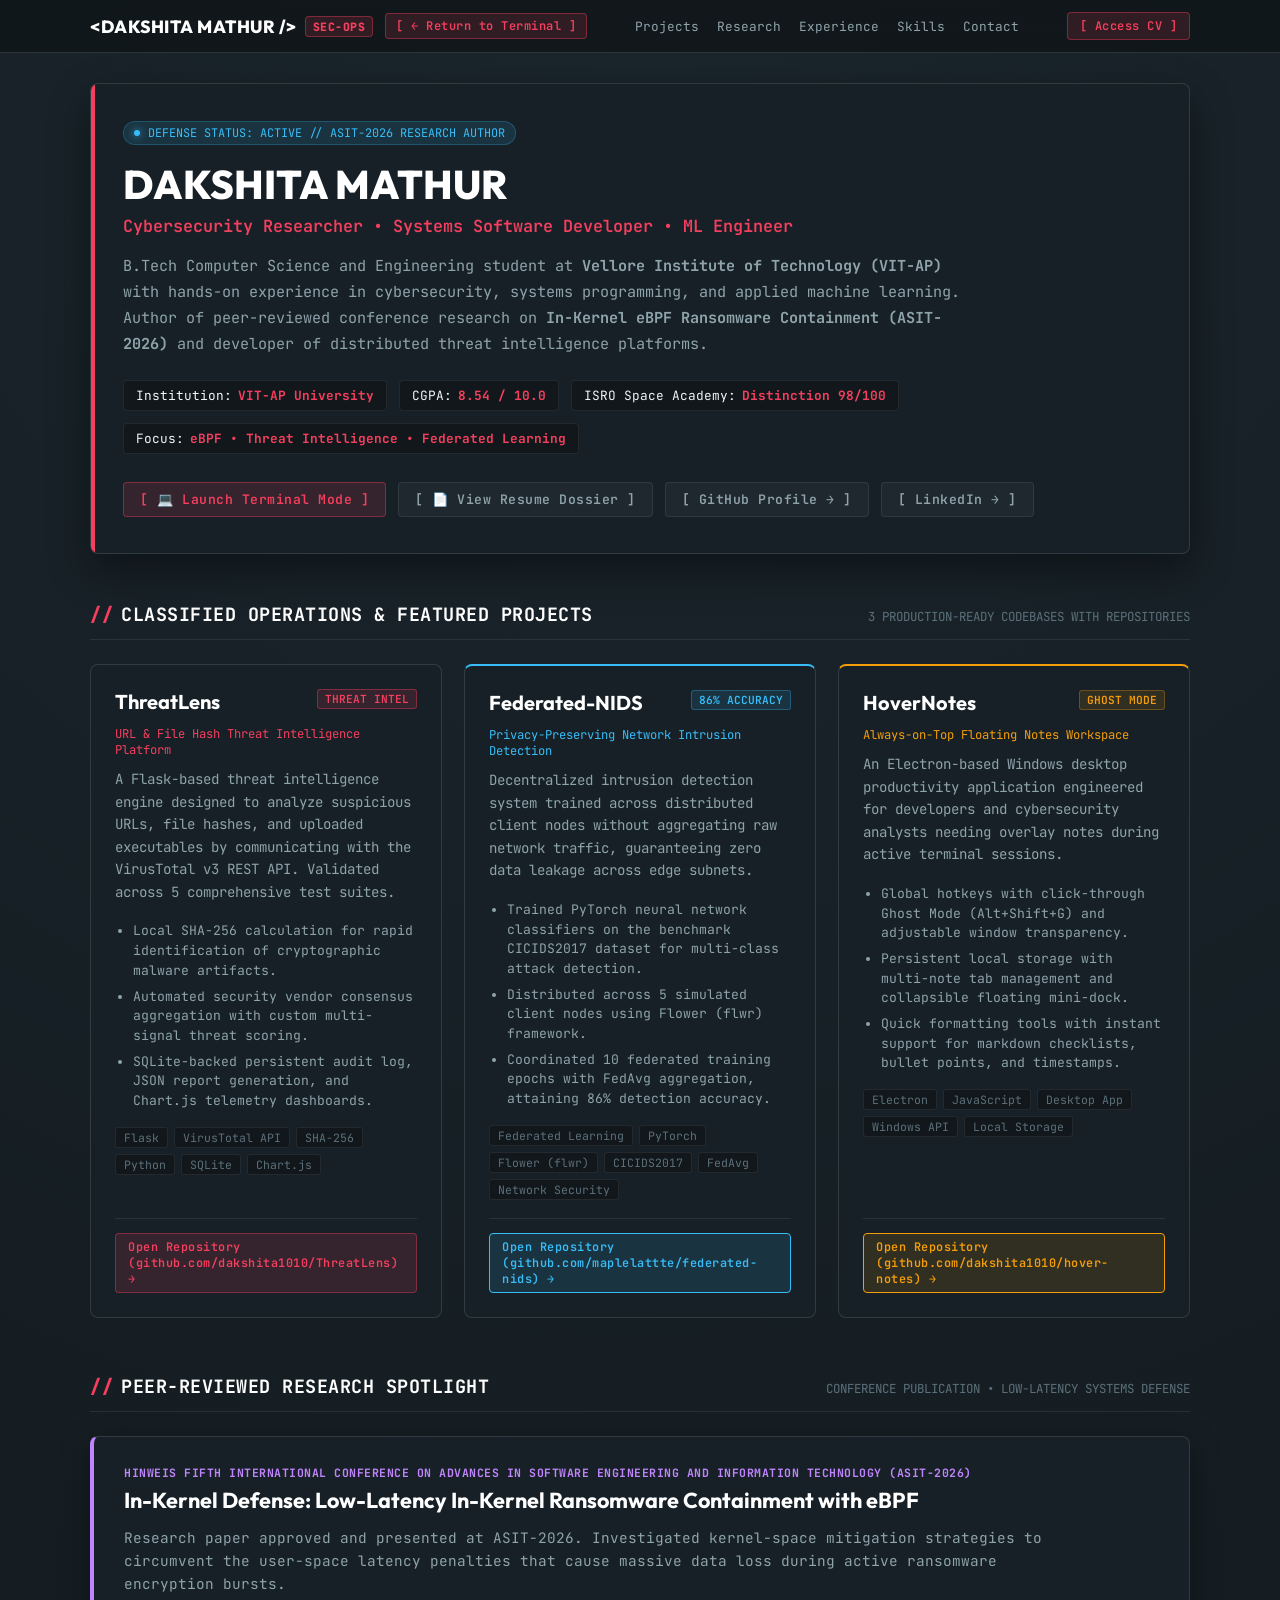
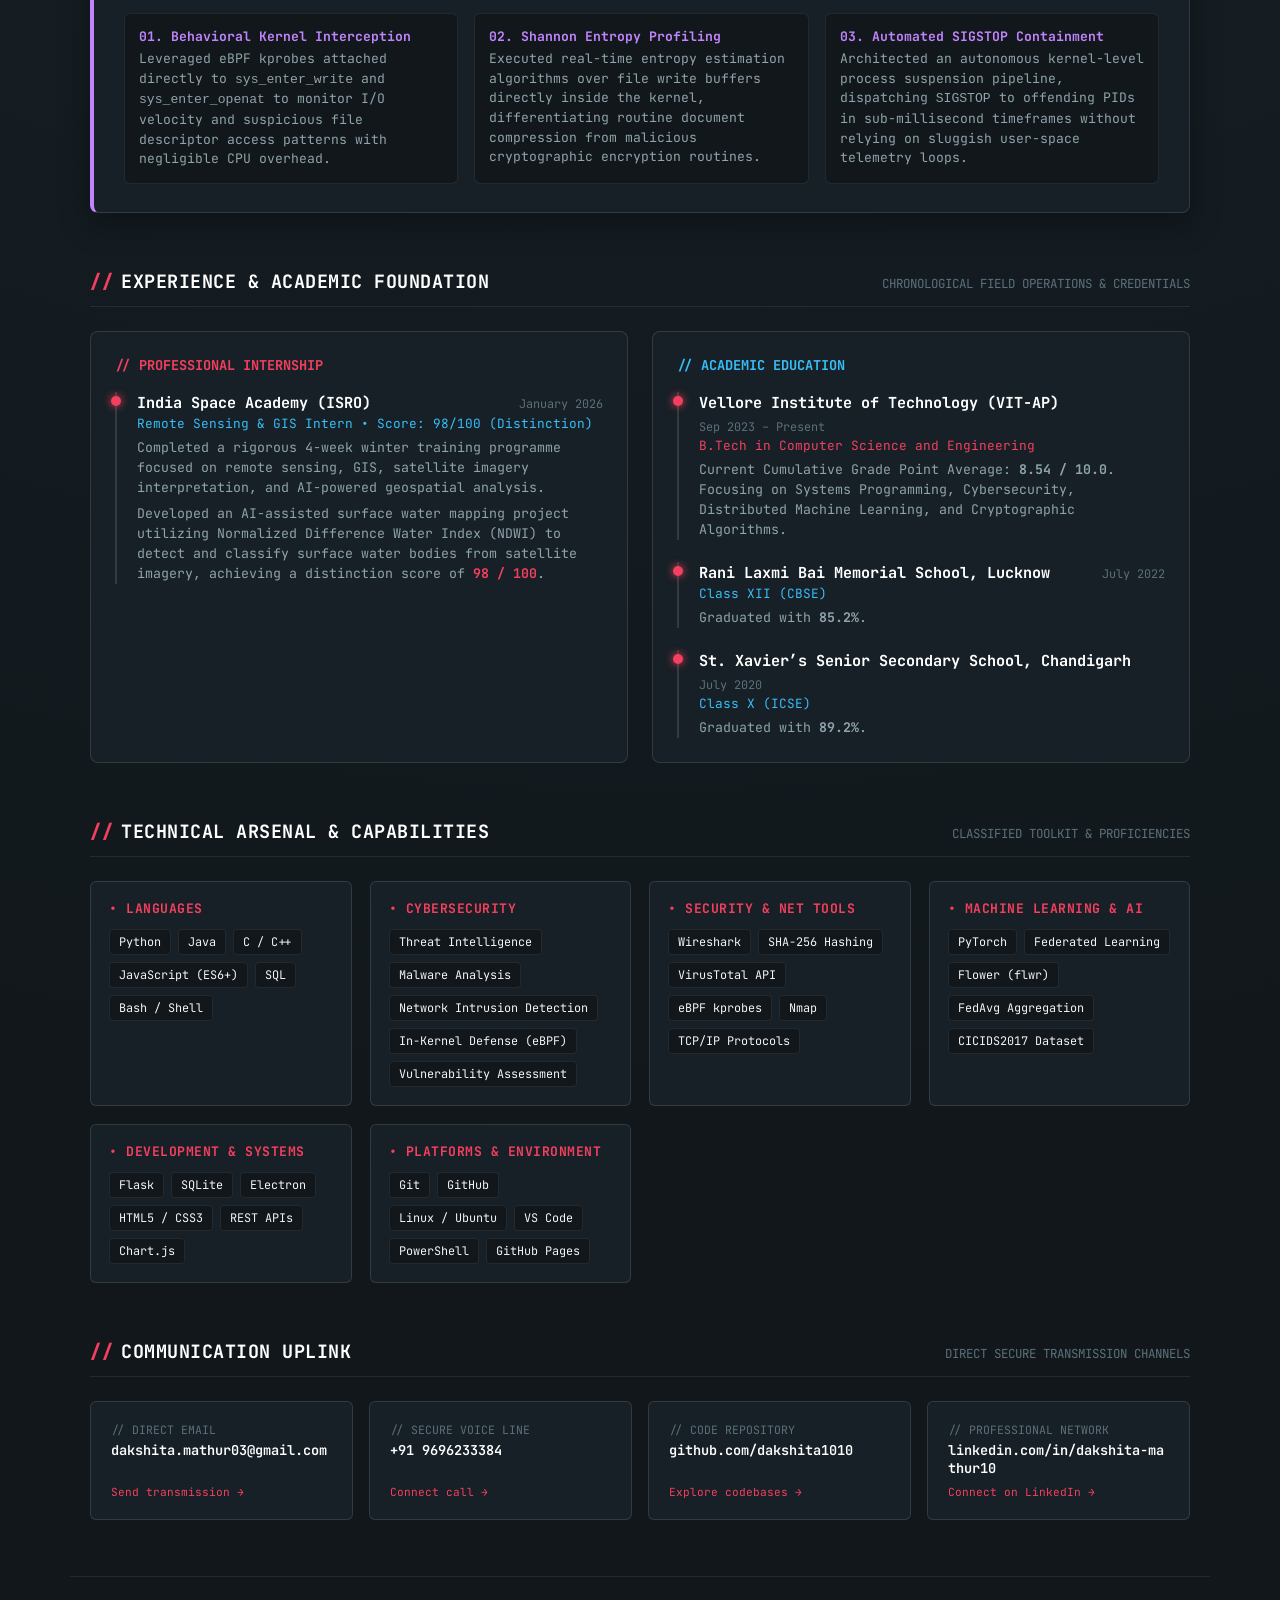
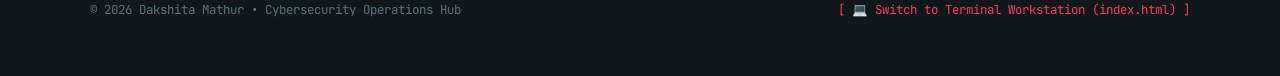
==== portfolio.html @ d9813011 "feat: Separate into Front-Page Terminal (index.html) and Visual Portfolio (portfolio.html)" ====
<!DOCTYPE html>
<html lang="en">
<head>
  <meta charset="UTF-8" />
  <meta name="viewport" content="width=device-width, initial-scale=1.0" />
  <title>Dakshita Mathur | Cybersecurity Portfolio &amp; Engineering Dossier</title>
  <meta name="description" content="Cybersecurity portfolio of Dakshita Mathur: In-Kernel eBPF Defense author (ASIT-2026), ThreatLens architect, and Federated Learning NIDS researcher. VIT-AP CSE (CGPA: 8.54/10)." />
  <meta name="theme-color" content="#11171b" />

  <!-- Google Fonts: JetBrains Mono & Outfit -->
  <link rel="preconnect" href="https://fonts.googleapis.com" />
  <link rel="preconnect" href="https://fonts.gstatic.com" crossorigin />
  <link href="https://fonts.googleapis.com/css2?family=JetBrains+Mono:wght@400;500;600;700;800&family=Outfit:wght@400;500;600;700;800&display=swap" rel="stylesheet" />

  <!-- Stylesheets -->
  <link rel="stylesheet" href="css/cyber-theme.css" />
  <link rel="stylesheet" href="css/components.css" />
  <link rel="stylesheet" href="css/portfolio.css" />
</head>
<body class="portfolio-body">

  <!-- =========================================================================
       1. STICKY TOP NAVBAR
       ========================================================================= -->
  <nav class="port-navbar">
    <div class="port-nav-container">
      <div class="port-logo-group">
        <a href="portfolio.html" class="port-brand-title">
          <span>&lt;DAKSHITA MATHUR /&gt;</span>
          <span class="tag">SEC-OPS</span>
        </a>
        <a href="index.html" class="cyber-btn" style="padding:4px 10px; font-size:0.75rem;">
          [ &larr; Return to Terminal ]
        </a>
      </div>

      <ul class="port-nav-links">
        <li><a href="#projects">Projects</a></li>
        <li><a href="#research">Research</a></li>
        <li><a href="#experience">Experience</a></li>
        <li><a href="#skills">Skills</a></li>
        <li><a href="#contact">Contact</a></li>
      </ul>

      <div class="port-nav-actions">
        <button class="cyber-btn trigger-resume-modal" style="padding:5px 12px; font-size:0.75rem;">
          [ Access CV ]
        </button>
      </div>
    </div>
  </nav>

  <!-- =========================================================================
       2. MAIN CONTENT CONTAINER
       ========================================================================= -->
  <main class="port-main">

    <!-- HERO SECTION -->
    <section class="port-hero">
      <div class="hero-status-pill">
        <span class="pulse-dot"></span>
        <span>DEFENSE STATUS: ACTIVE // ASIT-2026 RESEARCH AUTHOR</span>
      </div>

      <h1 class="hero-name">DAKSHITA MATHUR</h1>
      <div class="hero-subtitle">Cybersecurity Researcher &bull; Systems Software Developer &bull; ML Engineer</div>

      <p class="hero-summary">
        B.Tech Computer Science and Engineering student at <strong>Vellore Institute of Technology (VIT-AP)</strong> with hands-on 
        experience in cybersecurity, systems programming, and applied machine learning. Author of peer-reviewed conference research on 
        <strong>In-Kernel eBPF Ransomware Containment (ASIT-2026)</strong> and developer of distributed threat intelligence platforms.
      </p>

      <div class="hero-meta-badges">
        <div class="meta-badge">
          <span>Institution:</span>
          <strong>VIT-AP University</strong>
        </div>
        <div class="meta-badge">
          <span>CGPA:</span>
          <strong>8.54 / 10.0</strong>
        </div>
        <div class="meta-badge">
          <span>ISRO Space Academy:</span>
          <strong>Distinction 98/100</strong>
        </div>
        <div class="meta-badge">
          <span>Focus:</span>
          <strong>eBPF &bull; Threat Intelligence &bull; Federated Learning</strong>
        </div>
      </div>

      <div class="hero-cta-row">
        <a href="index.html" class="cyber-btn" style="font-size:0.82rem; padding:8px 16px;">
          [ &#128187; Launch Terminal Mode ]
        </a>
        <button class="cyber-btn cyber-btn-outline trigger-resume-modal" style="font-size:0.82rem; padding:8px 16px;">
          [ &#128196; View Resume Dossier ]
        </button>
        <a href="https://github.com/dakshita1010" target="_blank" rel="noopener noreferrer" class="cyber-btn cyber-btn-outline" style="font-size:0.82rem; padding:8px 16px;">
          [ GitHub Profile &rarr; ]
        </a>
        <a href="https://linkedin.com/in/dakshita-mathur10" target="_blank" rel="noopener noreferrer" class="cyber-btn cyber-btn-outline" style="font-size:0.82rem; padding:8px 16px;">
          [ LinkedIn &rarr; ]
        </a>
      </div>
    </section>

    <!-- CLASSIFIED OPERATIONS / PROJECTS -->
    <section class="port-section" id="projects">
      <div class="port-section-header">
        <h2 class="port-section-title">CLASSIFIED OPERATIONS &amp; FEATURED PROJECTS</h2>
        <span class="port-section-subtitle">3 PRODUCTION-READY CODEBASES WITH REPOSITORIES</span>
      </div>

      <div class="projects-grid">
        <!-- 1. ThreatLens -->
        <article class="project-card">
          <div>
            <div class="project-top">
              <h3 class="project-title">ThreatLens</h3>
              <span class="project-badge badge-red">THREAT INTEL</span>
            </div>
            <div style="font-family:var(--font-mono); font-size:0.76rem; color:var(--accent-red); margin-bottom:10px;">
              URL &amp; File Hash Threat Intelligence Platform
            </div>
            <p class="project-desc">
              A Flask-based threat intelligence engine designed to analyze suspicious URLs, file hashes, and uploaded executables 
              by communicating with the VirusTotal v3 REST API. Validated across 5 comprehensive test suites.
            </p>
            <ul class="project-bullets">
              <li>Local SHA-256 calculation for rapid identification of cryptographic malware artifacts.</li>
              <li>Automated security vendor consensus aggregation with custom multi-signal threat scoring.</li>
              <li>SQLite-backed persistent audit log, JSON report generation, and Chart.js telemetry dashboards.</li>
            </ul>
            <div class="project-tags">
              <span class="project-tag">Flask</span>
              <span class="project-tag">VirusTotal API</span>
              <span class="project-tag">SHA-256</span>
              <span class="project-tag">Python</span>
              <span class="project-tag">SQLite</span>
              <span class="project-tag">Chart.js</span>
            </div>
          </div>
          <div class="project-links">
            <a href="https://github.com/dakshita1010/ThreatLens" target="_blank" rel="noopener noreferrer" class="cyber-btn">
              Open Repository (github.com/dakshita1010/ThreatLens) &rarr;
            </a>
          </div>
        </article>

        <!-- 2. Federated-NIDS -->
        <article class="project-card" style="border-top:2px solid var(--accent-cyan);">
          <div>
            <div class="project-top">
              <h3 class="project-title">Federated-NIDS</h3>
              <span class="project-badge badge-cyan">86% ACCURACY</span>
            </div>
            <div style="font-family:var(--font-mono); font-size:0.76rem; color:var(--accent-cyan); margin-bottom:10px;">
              Privacy-Preserving Network Intrusion Detection
            </div>
            <p class="project-desc">
              Decentralized intrusion detection system trained across distributed client nodes without aggregating raw network traffic, 
              guaranteeing zero data leakage across edge subnets.
            </p>
            <ul class="project-bullets">
              <li>Trained PyTorch neural network classifiers on the benchmark CICIDS2017 dataset for multi-class attack detection.</li>
              <li>Distributed across 5 simulated client nodes using Flower (flwr) framework.</li>
              <li>Coordinated 10 federated training epochs with FedAvg aggregation, attaining 86% detection accuracy.</li>
            </ul>
            <div class="project-tags">
              <span class="project-tag">Federated Learning</span>
              <span class="project-tag">PyTorch</span>
              <span class="project-tag">Flower (flwr)</span>
              <span class="project-tag">CICIDS2017</span>
              <span class="project-tag">FedAvg</span>
              <span class="project-tag">Network Security</span>
            </div>
          </div>
          <div class="project-links">
            <a href="https://github.com/maplelattte/federated-nids" target="_blank" rel="noopener noreferrer" class="cyber-btn" style="border-color:var(--accent-cyan); color:var(--accent-cyan); background:var(--accent-cyan-dim);">
              Open Repository (github.com/maplelattte/federated-nids) &rarr;
            </a>
          </div>
        </article>

        <!-- 3. HoverNotes -->
        <article class="project-card" style="border-top:2px solid var(--accent-amber);">
          <div>
            <div class="project-top">
              <h3 class="project-title">HoverNotes</h3>
              <span class="project-badge badge-amber">GHOST MODE</span>
            </div>
            <div style="font-family:var(--font-mono); font-size:0.76rem; color:var(--accent-amber); margin-bottom:10px;">
              Always-on-Top Floating Notes Workspace
            </div>
            <p class="project-desc">
              An Electron-based Windows desktop productivity application engineered for developers and cybersecurity analysts 
              needing overlay notes during active terminal sessions.
            </p>
            <ul class="project-bullets">
              <li>Global hotkeys with click-through Ghost Mode (Alt+Shift+G) and adjustable window transparency.</li>
              <li>Persistent local storage with multi-note tab management and collapsible floating mini-dock.</li>
              <li>Quick formatting tools with instant support for markdown checklists, bullet points, and timestamps.</li>
            </ul>
            <div class="project-tags">
              <span class="project-tag">Electron</span>
              <span class="project-tag">JavaScript</span>
              <span class="project-tag">Desktop App</span>
              <span class="project-tag">Windows API</span>
              <span class="project-tag">Local Storage</span>
            </div>
          </div>
          <div class="project-links">
            <a href="https://github.com/dakshita1010/hover-notes" target="_blank" rel="noopener noreferrer" class="cyber-btn" style="border-color:var(--accent-amber); color:var(--accent-amber); background:rgba(245,158,11,0.12);">
              Open Repository (github.com/dakshita1010/hover-notes) &rarr;
            </a>
          </div>
        </article>
      </div>
    </section>

    <!-- RESEARCH SPOTLIGHT -->
    <section class="port-section" id="research">
      <div class="port-section-header">
        <h2 class="port-section-title">PEER-REVIEWED RESEARCH SPOTLIGHT</h2>
        <span class="port-section-subtitle">CONFERENCE PUBLICATION &bull; LOW-LATENCY SYSTEMS DEFENSE</span>
      </div>

      <div class="research-card">
        <div class="research-conf-badge">
          HINWEIS FIFTH INTERNATIONAL CONFERENCE ON ADVANCES IN SOFTWARE ENGINEERING AND INFORMATION TECHNOLOGY (ASIT-2026)
        </div>
        <h3 class="research-paper-title">
          In-Kernel Defense: Low-Latency In-Kernel Ransomware Containment with eBPF
        </h3>
        <p style="color:var(--text-muted); font-size:0.9rem; line-height:1.6; max-width:920px;">
          Research paper approved and presented at ASIT-2026. Investigated kernel-space mitigation strategies to circumvent 
          the user-space latency penalties that cause massive data loss during active ransomware encryption bursts.
        </p>

        <div class="research-grid-points">
          <div class="research-point-box">
            <strong>01. Behavioral Kernel Interception</strong>
            <p>
              Leveraged eBPF kprobes attached directly to <code>sys_enter_write</code> and <code>sys_enter_openat</code> to monitor I/O 
              velocity and suspicious file descriptor access patterns with negligible CPU overhead.
            </p>
          </div>
          <div class="research-point-box">
            <strong>02. Shannon Entropy Profiling</strong>
            <p>
              Executed real-time entropy estimation algorithms over file write buffers directly inside the kernel, differentiating 
              routine document compression from malicious cryptographic encryption routines.
            </p>
          </div>
          <div class="research-point-box">
            <strong>03. Automated SIGSTOP Containment</strong>
            <p>
              Architected an autonomous kernel-level process suspension pipeline, dispatching <code>SIGSTOP</code> to offending PIDs 
              in sub-millisecond timeframes without relying on sluggish user-space telemetry loops.
            </p>
          </div>
        </div>
      </div>
    </section>

    <!-- EXPERIENCE & EDUCATION -->
    <section class="port-section" id="experience">
      <div class="port-section-header">
        <h2 class="port-section-title">EXPERIENCE &amp; ACADEMIC FOUNDATION</h2>
        <span class="port-section-subtitle">CHRONOLOGICAL FIELD OPERATIONS &amp; CREDENTIALS</span>
      </div>

      <div class="exp-edu-grid">
        <!-- Experience Column -->
        <div class="timeline-card">
          <div style="font-family:var(--font-mono); font-size:0.85rem; font-weight:700; color:var(--accent-red); margin-bottom:18px;">
            // PROFESSIONAL INTERNSHIP
          </div>

          <div class="timeline-item">
            <div class="timeline-header-row">
              <span class="timeline-org">India Space Academy (ISRO)</span>
              <span class="timeline-date">January 2026</span>
            </div>
            <div class="timeline-role">Remote Sensing &amp; GIS Intern &bull; Score: 98/100 (Distinction)</div>
            <div class="timeline-desc">
              <p style="margin-bottom:6px;">
                Completed a rigorous 4-week winter training programme focused on remote sensing, GIS, satellite imagery interpretation, 
                and AI-powered geospatial analysis.
              </p>
              <p>
                Developed an AI-assisted surface water mapping project utilizing Normalized Difference Water Index (NDWI) 
                to detect and classify surface water bodies from satellite imagery, achieving a distinction score of 
                <strong style="color:var(--accent-red);">98 / 100</strong>.
              </p>
            </div>
          </div>
        </div>

        <!-- Education Column -->
        <div class="timeline-card">
          <div style="font-family:var(--font-mono); font-size:0.85rem; font-weight:700; color:var(--accent-cyan); margin-bottom:18px;">
            // ACADEMIC EDUCATION
          </div>

          <div class="timeline-item">
            <div class="timeline-header-row">
              <span class="timeline-org">Vellore Institute of Technology (VIT-AP)</span>
              <span class="timeline-date">Sep 2023 – Present</span>
            </div>
            <div class="timeline-role" style="color:var(--accent-red);">B.Tech in Computer Science and Engineering</div>
            <div class="timeline-desc">
              Current Cumulative Grade Point Average: <strong>8.54 / 10.0</strong>.<br>
              Focusing on Systems Programming, Cybersecurity, Distributed Machine Learning, and Cryptographic Algorithms.
            </div>
          </div>

          <div class="timeline-item">
            <div class="timeline-header-row">
              <span class="timeline-org">Rani Laxmi Bai Memorial School, Lucknow</span>
              <span class="timeline-date">July 2022</span>
            </div>
            <div class="timeline-role">Class XII (CBSE)</div>
            <div class="timeline-desc">Graduated with <strong>85.2%</strong>.</div>
          </div>

          <div class="timeline-item">
            <div class="timeline-header-row">
              <span class="timeline-org">St. Xavier’s Senior Secondary School, Chandigarh</span>
              <span class="timeline-date">July 2020</span>
            </div>
            <div class="timeline-role">Class X (ICSE)</div>
            <div class="timeline-desc">Graduated with <strong>89.2%</strong>.</div>
          </div>
        </div>
      </div>
    </section>

    <!-- TECHNICAL ARSENAL / SKILLS -->
    <section class="port-section" id="skills">
      <div class="port-section-header">
        <h2 class="port-section-title">TECHNICAL ARSENAL &amp; CAPABILITIES</h2>
        <span class="port-section-subtitle">CLASSIFIED TOOLKIT &amp; PROFICIENCIES</span>
      </div>

      <div class="skills-matrix">
        <div class="skill-category-card">
          <div class="skill-category-title">&bull; Languages</div>
          <div class="skill-pills-wrap">
            <span class="skill-pill">Python</span>
            <span class="skill-pill">Java</span>
            <span class="skill-pill">C / C++</span>
            <span class="skill-pill">JavaScript (ES6+)</span>
            <span class="skill-pill">SQL</span>
            <span class="skill-pill">Bash / Shell</span>
          </div>
        </div>

        <div class="skill-category-card">
          <div class="skill-category-title">&bull; Cybersecurity</div>
          <div class="skill-pills-wrap">
            <span class="skill-pill">Threat Intelligence</span>
            <span class="skill-pill">Malware Analysis</span>
            <span class="skill-pill">Network Intrusion Detection</span>
            <span class="skill-pill">In-Kernel Defense (eBPF)</span>
            <span class="skill-pill">Vulnerability Assessment</span>
          </div>
        </div>

        <div class="skill-category-card">
          <div class="skill-category-title">&bull; Security &amp; Net Tools</div>
          <div class="skill-pills-wrap">
            <span class="skill-pill">Wireshark</span>
            <span class="skill-pill">SHA-256 Hashing</span>
            <span class="skill-pill">VirusTotal API</span>
            <span class="skill-pill">eBPF kprobes</span>
            <span class="skill-pill">Nmap</span>
            <span class="skill-pill">TCP/IP Protocols</span>
          </div>
        </div>

        <div class="skill-category-card">
          <div class="skill-category-title">&bull; Machine Learning &amp; AI</div>
          <div class="skill-pills-wrap">
            <span class="skill-pill">PyTorch</span>
            <span class="skill-pill">Federated Learning</span>
            <span class="skill-pill">Flower (flwr)</span>
            <span class="skill-pill">FedAvg Aggregation</span>
            <span class="skill-pill">CICIDS2017 Dataset</span>
          </div>
        </div>

        <div class="skill-category-card">
          <div class="skill-category-title">&bull; Development &amp; Systems</div>
          <div class="skill-pills-wrap">
            <span class="skill-pill">Flask</span>
            <span class="skill-pill">SQLite</span>
            <span class="skill-pill">Electron</span>
            <span class="skill-pill">HTML5 / CSS3</span>
            <span class="skill-pill">REST APIs</span>
            <span class="skill-pill">Chart.js</span>
          </div>
        </div>

        <div class="skill-category-card">
          <div class="skill-category-title">&bull; Platforms &amp; Environment</div>
          <div class="skill-pills-wrap">
            <span class="skill-pill">Git</span>
            <span class="skill-pill">GitHub</span>
            <span class="skill-pill">Linux / Ubuntu</span>
            <span class="skill-pill">VS Code</span>
            <span class="skill-pill">PowerShell</span>
            <span class="skill-pill">GitHub Pages</span>
          </div>
        </div>
      </div>
    </section>

    <!-- CONTACT UPLINK -->
    <section class="port-section" id="contact">
      <div class="port-section-header">
        <h2 class="port-section-title">COMMUNICATION UPLINK</h2>
        <span class="port-section-subtitle">DIRECT SECURE TRANSMISSION CHANNELS</span>
      </div>

      <div class="contact-channels-grid">
        <a href="mailto:dakshita.mathur03@gmail.com" class="contact-channel-card">
          <div>
            <div class="contact-channel-label">// DIRECT EMAIL</div>
            <div class="contact-channel-val">dakshita.mathur03@gmail.com</div>
          </div>
          <div class="contact-channel-hint">Send transmission &rarr;</div>
        </a>

        <a href="tel:+919696233384" class="contact-channel-card">
          <div>
            <div class="contact-channel-label">// SECURE VOICE LINE</div>
            <div class="contact-channel-val">+91 9696233384</div>
          </div>
          <div class="contact-channel-hint">Connect call &rarr;</div>
        </a>

        <a href="https://github.com/dakshita1010" target="_blank" rel="noopener noreferrer" class="contact-channel-card">
          <div>
            <div class="contact-channel-label">// CODE REPOSITORY</div>
            <div class="contact-channel-val">github.com/dakshita1010</div>
          </div>
          <div class="contact-channel-hint">Explore codebases &rarr;</div>
        </a>

        <a href="https://linkedin.com/in/dakshita-mathur10" target="_blank" rel="noopener noreferrer" class="contact-channel-card">
          <div>
            <div class="contact-channel-label">// PROFESSIONAL NETWORK</div>
            <div class="contact-channel-val">linkedin.com/in/dakshita-mathur10</div>
          </div>
          <div class="contact-channel-hint">Connect on LinkedIn &rarr;</div>
        </a>
      </div>
    </section>

  </main>

  <!-- =========================================================================
       3. PRINTABLE RESUME DOSSIER MODAL
       ========================================================================= -->
  <div class="modal-overlay" id="resume-modal" role="dialog" aria-modal="true" aria-label="Resume Dossier">
    <div class="modal-box">
      <button class="modal-close-btn" id="close-resume-modal" aria-label="Close modal">&times;</button>

      <div class="resume-modal-header">
        <div>
          <h2 class="resume-applicant-name">DAKSHITA MATHUR</h2>
          <div class="resume-contact-inline">
            <span>dakshita.mathur03@gmail.com</span>
            <span>&bull;</span>
            <span>+91 9696233384</span>
            <span>&bull;</span>
            <span>github.com/dakshita1010</span>
            <span>&bull;</span>
            <span>linkedin.com/in/dakshita-mathur10</span>
          </div>
        </div>
        <button id="print-resume-btn" class="cyber-btn cyber-btn-sm">
          Print / PDF
        </button>
      </div>

      <!-- Career Objective -->
      <div class="resume-section-title">// CAREER OBJECTIVE</div>
      <p style="font-size:0.9rem; color:var(--text-muted); line-height:1.6;">
        B.Tech Computer Science student at VIT-AP with hands-on experience in cybersecurity, machine learning, software development, 
        and technical research. Proficient in programming, application development, machine learning frameworks, and Linux-based 
        environments, with experience applying these skills to practical projects. Seeking opportunities to apply my problem-solving, 
        technical, and analytical skills while learning, contributing to impactful projects, and growing across diverse technology roles.
      </p>

      <!-- Education -->
      <div class="resume-section-title">// EDUCATION</div>
      <div class="resume-item-block">
        <div class="resume-item-top">
          <span>Vellore Institute of Technology, AP</span>
          <span>September 2023 – Present</span>
        </div>
        <div class="resume-item-sub">Bachelor of Technology, Computer Science and Engineering | CGPA: 8.54/10</div>
      </div>
      <div class="resume-item-block">
        <div class="resume-item-top">
          <span>Rani Laxmi Bai Memorial School, Lucknow</span>
          <span>July 2022</span>
        </div>
        <div class="resume-item-sub">Class XII, CBSE | 85.2%</div>
      </div>
      <div class="resume-item-block">
        <div class="resume-item-top">
          <span>St. Xavier’s Senior Secondary School, Chandigarh</span>
          <span>July 2020</span>
        </div>
        <div class="resume-item-sub">Class X, ICSE | 89.2%</div>
      </div>

      <!-- Experience -->
      <div class="resume-section-title">// EXPERIENCE</div>
      <div class="resume-item-block">
        <div class="resume-item-top">
          <span>Remote Sensing & GIS Intern – India Space Academy (ISRO)</span>
          <span>January 2026</span>
        </div>
        <div class="resume-item-sub">Winter Training Programme: Remote Sensing & GIS – Basics to AI-Powered Geospatial Analysis</div>
        <ul class="resume-item-bullets">
          <li>Completed a 4-week training programme focused on remote sensing, GIS, satellite imagery, and AI-powered geospatial analysis.</li>
          <li>Developed an AI-assisted surface water mapping project using NDWI to detect and classify surface water bodies from satellite imagery, scoring 98/100 in the final project evaluation.</li>
        </ul>
      </div>

      <!-- Research & Publications -->
      <div class="resume-section-title">// RESEARCH & PUBLICATIONS</div>
      <div class="resume-item-block">
        <div class="resume-item-top">
          <span>In-Kernel Defense: Low-Latency In-Kernel Ransomware Containment with eBPF</span>
          <span>September 2026</span>
        </div>
        <div class="resume-item-sub">Hinweis Fifth International Conference on Advances in Software Engineering and Information Technology (ASIT-2026)</div>
        <ul class="resume-item-bullets">
          <li>Research paper approved and presented at the ASIT-2026 conference.</li>
          <li>Proposed an eBPF-based ransomware containment framework using kernel-level behavioral monitoring, entropy analysis, and multi-signal risk scoring for early threat detection.</li>
          <li>Designed an automated response mechanism to suspend suspicious processes, enabling low-latency ransomware containment with reduced reliance on user-space monitoring.</li>
        </ul>
      </div>

      <!-- Projects -->
      <div class="resume-section-title">// PROJECTS</div>
      <div class="resume-item-block">
        <div class="resume-item-top">
          <span>ThreatLens – URL & File Hash Threat Intelligence Platform</span>
          <span><a href="https://github.com/dakshita1010/ThreatLens" target="_blank" style="color:var(--accent-red);">GitHub</a></span>
        </div>
        <ul class="resume-item-bullets">
          <li>Built a Flask-based threat intelligence platform using the VirusTotal API to analyze URLs, file hashes, and local files, with successful end-to-end testing across 5 test cases.</li>
          <li>Implemented local SHA-256 hashing, automated security-vendor detection analysis, custom risk scoring, and risk-level classification.</li>
          <li>Added SQLite-backed scan history, JSON report generation, and a Chart.js dashboard for security-result visualization and reporting.</li>
        </ul>
      </div>
      <div class="resume-item-block">
        <div class="resume-item-top">
          <span>Federated-NIDS – Privacy-Preserving Network Intrusion Detection System</span>
          <span><a href="https://github.com/maplelattte/federated-nids" target="_blank" style="color:var(--accent-red);">GitHub</a></span>
        </div>
        <ul class="resume-item-bullets">
          <li>Built a privacy-preserving NIDS using Federated Learning, training models across distributed clients without centralizing raw network traffic, achieving 86% detection accuracy.</li>
          <li>Trained PyTorch neural-network classifiers on the CICIDS2017 dataset for multi-class detection across 5 client nodes.</li>
          <li>Simulated multi-client federated environment using Flower (flwr), coordinating 10 training rounds using FedAvg aggregation.</li>
        </ul>
      </div>
      <div class="resume-item-block">
        <div class="resume-item-top">
          <span>HoverNotes – Always-on-Top Desktop Notes Application</span>
          <span><a href="https://github.com/dakshita1010/hover-notes" target="_blank" style="color:var(--accent-red);">GitHub</a></span>
        </div>
        <ul class="resume-item-bullets">
          <li>Developed an Electron-based Windows desktop application with global hotkeys, click-through ghost mode (Alt+Shift+G), adjustable transparency, and multi-note tab management.</li>
          <li>Implemented persistent local storage, a collapsible mini-dock, and a quick editor supporting checklists, bullet notes, and timestamps.</li>
        </ul>
      </div>

      <!-- Technical Skills -->
      <div class="resume-section-title">// TECHNICAL SKILLS</div>
      <div style="font-family:var(--font-mono); font-size:0.85rem; color:var(--text-muted); line-height:1.7;">
        <div><strong style="color:var(--accent-red);">Languages:</strong> Java, Python, C/C++</div>
        <div><strong style="color:var(--accent-red);">Cybersecurity:</strong> Network Security, Threat Intelligence, Malware Analysis, Intrusion Detection</div>
        <div><strong style="color:var(--accent-red);">Security / Networking:</strong> Wireshark, SHA-256, VirusTotal, eBPF</div>
        <div><strong style="color:var(--accent-red);">Machine Learning:</strong> PyTorch, Federated Learning, Flower (flwr)</div>
        <div><strong style="color:var(--accent-red);">Development:</strong> Flask, SQLite, HTML5, CSS3, JavaScript, Electron</div>
        <div><strong style="color:var(--accent-red);">Tools & Platforms:</strong> Git, GitHub, Linux Environments, REST APIs, JSON</div>
      </div>
    </div>
  </div>

  <!-- =========================================================================
       4. FOOTER
       ========================================================================= -->
  <footer class="port-footer">
    <div>
      <span>&copy; 2026 Dakshita Mathur &bull; Cybersecurity Operations Hub</span>
    </div>
    <div>
      <a href="index.html">[ &#128187; Switch to Terminal Workstation (index.html) ]</a>
    </div>
  </footer>

  <!-- Scripts -->
  <script src="js/main.js"></script>
</body>
</html>
---- css/cyber-theme.css ----
/* ==========================================================================
   IMMERSIVE REAL TERMINAL THEME (GRAPHITE GREY & CORAL RED)
   ========================================================================== */

:root {
  /* Dark Graphite Slate Palette */
  --bg-primary: #11171b;
  --bg-secondary: #162026;
  --bg-terminal: #141d22;
  --bg-terminal-header: #1c272e;
  --bg-terminal-footer: #0f1519;
  --bg-input: #0e1418;

  /* Red & Coral Accents (Zero Green) */
  --accent-red: #f43f5e;
  --accent-red-bright: #fb7185;
  --accent-red-dim: rgba(244, 63, 94, 0.14);
  --accent-red-glow: rgba(244, 63, 94, 0.35);

  /* Cool Cyan & Amber Highlights */
  --accent-cyan: #38bdf8;
  --accent-cyan-dim: rgba(56, 189, 248, 0.12);
  --accent-amber: #f59e0b;
  --accent-purple: #c084fc;

  /* Typography */
  --text-main: #f1f5f9;
  --text-muted: #8fa3ab;
  --text-dim: #5c707a;

  /* Borders */
  --border-subtle: rgba(255, 255, 255, 0.08);
  --border-card: rgba(255, 255, 255, 0.12);
  --border-accent: rgba(244, 63, 94, 0.4);

  /* Fonts */
  --font-mono: 'JetBrains Mono', 'Fira Code', 'Courier New', monospace;
  --font-display: 'Outfit', sans-serif;
}

*, *::before, *::after {
  box-sizing: border-box;
  margin: 0;
  padding: 0;
}

html, body {
  width: 100vw;
  height: 100vh;
  overflow: hidden;
  background-color: var(--bg-primary);
  color: var(--text-main);
  font-family: var(--font-mono);
  -webkit-font-smoothing: antialiased;
}

body {
  display: flex;
  align-items: center;
  justify-content: center;
  position: relative;
  background: radial-gradient(circle at 50% 20%, #1a242a 0%, var(--bg-primary) 75%);
}

/* Custom Scrollbars */
::-webkit-scrollbar {
  width: 6px;
  height: 6px;
}
::-webkit-scrollbar-track {
  background: transparent;
}
::-webkit-scrollbar-thumb {
  background: #25343d;
  border-radius: 3px;
}
::-webkit-scrollbar-thumb:hover {
  background: var(--accent-red);
}

::selection {
  background: var(--accent-red-dim);
  color: #fff;
}

/* Background Matrix Canvas */
#matrix-canvas {
  position: fixed;
  top: 0;
  left: 0;
  width: 100vw;
  height: 100vh;
  z-index: 0;
  pointer-events: none;
  opacity: 0.15;
  display: none;
}
#matrix-canvas.active {
  display: block;
}

/* Cyber Button */
.cyber-btn {
  font-family: var(--font-mono);
  font-size: 0.74rem;
  font-weight: 600;
  letter-spacing: 0.5px;
  padding: 5px 12px;
  display: inline-flex;
  align-items: center;
  gap: 6px;
  text-decoration: none;
  cursor: pointer;
  border-radius: 4px;
  border: 1px solid var(--border-accent);
  background: var(--accent-red-dim);
  color: var(--accent-red);
  transition: all 0.15s ease;
}

.cyber-btn:hover {
  background: var(--accent-red);
  color: #fff;
  box-shadow: 0 0 12px var(--accent-red-glow);
  transform: translateY(-1px);
}

.cyber-btn-outline {
  background: rgba(255, 255, 255, 0.04);
  border-color: var(--border-subtle);
  color: var(--text-muted);
}
.cyber-btn-outline:hover {
  border-color: var(--accent-red);
  color: #fff;
  background: rgba(244, 63, 94, 0.12);
}
---- css/components.css ----
/* ==========================================================================
   MINIMAL HELPER COMPONENTS (RESUME DOSSIER MODAL & MATRIX CANVAS)
   ========================================================================== */

/* --------------------------------------------------------------------------
   1. PRINTABLE RESUME DOSSIER MODAL
   -------------------------------------------------------------------------- */
.modal-overlay {
  position: fixed;
  top: 0;
  left: 0;
  width: 100vw;
  height: 100vh;
  background: rgba(10, 14, 18, 0.92);
  backdrop-filter: blur(14px);
  z-index: 2000;
  display: none;
  align-items: center;
  justify-content: center;
  padding: 20px;
}

.modal-overlay.active {
  display: flex;
}

.modal-box {
  background: #151e24;
  border: 1px solid var(--border-card);
  box-shadow: 0 25px 70px rgba(0, 0, 0, 0.85);
  width: 100%;
  max-width: 820px;
  max-height: 90vh;
  overflow-y: auto;
  border-radius: 8px;
  position: relative;
  padding: 36px;
}

.modal-close-btn {
  position: absolute;
  top: 16px;
  right: 18px;
  background: transparent;
  border: 1px solid var(--border-subtle);
  color: var(--text-dim);
  font-size: 1.2rem;
  width: 32px;
  height: 32px;
  display: flex;
  align-items: center;
  justify-content: center;
  border-radius: 4px;
  cursor: pointer;
}
.modal-close-btn:hover {
  color: #fff;
  border-color: var(--accent-red);
}

.resume-modal-header {
  border-bottom: 2px solid var(--accent-red);
  padding-bottom: 16px;
  margin-bottom: 24px;
  display: flex;
  justify-content: space-between;
  align-items: flex-end;
  flex-wrap: wrap;
  gap: 14px;
}

.resume-applicant-name {
  font-size: 1.85rem;
  font-weight: 800;
  color: #fff;
}

.resume-contact-inline {
  font-family: var(--font-mono);
  font-size: 0.78rem;
  color: var(--text-muted);
  display: flex;
  gap: 12px;
  flex-wrap: wrap;
  margin-top: 6px;
}

.resume-section-title {
  font-family: var(--font-mono);
  font-size: 0.95rem;
  color: var(--accent-red);
  border-bottom: 1px solid var(--border-subtle);
  padding-bottom: 4px;
  margin: 20px 0 10px;
  letter-spacing: 1px;
}

.resume-item-block {
  margin-bottom: 14px;
}

.resume-item-top {
  display: flex;
  justify-content: space-between;
  font-weight: 600;
  color: #fff;
  font-size: 0.92rem;
}

.resume-item-sub {
  font-family: var(--font-mono);
  font-size: 0.8rem;
  color: var(--accent-cyan);
  margin-bottom: 4px;
}

.resume-item-bullets {
  padding-left: 18px;
  color: var(--text-muted);
  font-size: 0.85rem;
  line-height: 1.5;
}
---- css/portfolio.css ----
/* ==========================================================================
   DEDICATED VISUAL PORTFOLIO PAGE STYLES (GRAPHITE & CORAL RED)
   Dakshita Mathur Portfolio
   ========================================================================== */

/* Page layout override for visual page */
body.portfolio-body {
  height: auto !important;
  min-height: 100vh !important;
  overflow-y: auto !important;
  overflow-x: hidden !important;
  display: block !important;
  background-color: var(--bg-primary);
  background: radial-gradient(circle at 50% 0%, #1a252c 0%, var(--bg-primary) 85%);
  padding-bottom: 60px;
}

/* --------------------------------------------------------------------------
   1. STICKY TOP NAVBAR
   -------------------------------------------------------------------------- */
.port-navbar {
  position: sticky;
  top: 0;
  z-index: 1000;
  background: rgba(17, 23, 27, 0.92);
  backdrop-filter: blur(14px);
  -webkit-backdrop-filter: blur(14px);
  border-bottom: 1px solid var(--border-card);
  padding: 12px 0;
}

.port-nav-container {
  max-width: 1140px;
  margin: 0 auto;
  padding: 0 20px;
  display: flex;
  align-items: center;
  justify-content: space-between;
  gap: 16px;
  flex-wrap: wrap;
}

.port-logo-group {
  display: flex;
  align-items: center;
  gap: 12px;
}

.port-brand-title {
  font-family: var(--font-display);
  font-size: 1.1rem;
  font-weight: 800;
  color: #fff;
  letter-spacing: 0.5px;
  text-decoration: none;
  display: flex;
  align-items: center;
  gap: 8px;
}

.port-brand-title span.tag {
  font-family: var(--font-mono);
  font-size: 0.72rem;
  color: var(--accent-red);
  background: var(--accent-red-dim);
  padding: 2px 7px;
  border-radius: 4px;
  border: 1px solid var(--border-accent);
}

.port-nav-links {
  display: flex;
  align-items: center;
  gap: 18px;
  list-style: none;
  font-family: var(--font-mono);
  font-size: 0.8rem;
}

.port-nav-links a {
  color: var(--text-muted);
  text-decoration: none;
  transition: color 0.15s ease;
}

.port-nav-links a:hover {
  color: var(--accent-red);
}

.port-nav-actions {
  display: flex;
  align-items: center;
  gap: 10px;
}

/* --------------------------------------------------------------------------
   2. MAIN CONTAINER & SECTION COMMONS
   -------------------------------------------------------------------------- */
.port-main {
  max-width: 1140px;
  margin: 0 auto;
  padding: 30px 20px 0;
}

.port-section {
  margin-bottom: 56px;
}

.port-section-header {
  margin-bottom: 24px;
  border-bottom: 1px solid var(--border-subtle);
  padding-bottom: 12px;
  display: flex;
  align-items: baseline;
  justify-content: space-between;
  flex-wrap: wrap;
  gap: 8px;
}

.port-section-title {
  font-family: var(--font-mono);
  font-size: 1.15rem;
  font-weight: 700;
  color: #fff;
  display: flex;
  align-items: center;
  gap: 8px;
  letter-spacing: 0.5px;
}

.port-section-title::before {
  content: '//';
  color: var(--accent-red);
  font-weight: 800;
}

.port-section-subtitle {
  font-family: var(--font-mono);
  font-size: 0.78rem;
  color: var(--text-dim);
}

/* --------------------------------------------------------------------------
   3. HERO BANNER
   -------------------------------------------------------------------------- */
.port-hero {
  background: var(--bg-secondary);
  border: 1px solid var(--border-card);
  border-radius: 8px;
  padding: 36px 32px;
  margin-bottom: 48px;
  position: relative;
  overflow: hidden;
  box-shadow: 0 16px 40px rgba(0, 0, 0, 0.4);
}

.port-hero::before {
  content: '';
  position: absolute;
  top: 0;
  left: 0;
  width: 4px;
  height: 100%;
  background: var(--accent-red);
}

.hero-status-pill {
  display: inline-flex;
  align-items: center;
  gap: 8px;
  font-family: var(--font-mono);
  font-size: 0.74rem;
  color: var(--accent-cyan);
  background: var(--accent-cyan-dim);
  border: 1px solid rgba(56, 189, 248, 0.25);
  padding: 3px 10px;
  border-radius: 20px;
  margin-bottom: 16px;
}

.hero-status-pill .pulse-dot {
  width: 6px;
  height: 6px;
  border-radius: 50%;
  background: var(--accent-cyan);
  box-shadow: 0 0 8px var(--accent-cyan);
}

.hero-name {
  font-family: var(--font-display);
  font-size: 2.5rem;
  font-weight: 800;
  color: #fff;
  line-height: 1.15;
  margin-bottom: 8px;
}

.hero-subtitle {
  font-family: var(--font-mono);
  font-size: 1.05rem;
  color: var(--accent-red);
  font-weight: 600;
  margin-bottom: 16px;
}

.hero-summary {
  color: var(--text-muted);
  font-size: 0.95rem;
  line-height: 1.7;
  max-width: 860px;
  margin-bottom: 24px;
}

.hero-meta-badges {
  display: flex;
  flex-wrap: wrap;
  gap: 12px;
  margin-bottom: 28px;
  font-family: var(--font-mono);
  font-size: 0.8rem;
}

.meta-badge {
  background: #11171b;
  border: 1px solid var(--border-subtle);
  padding: 6px 12px;
  border-radius: 4px;
  color: var(--text-main);
  display: flex;
  align-items: center;
  gap: 6px;
}

.meta-badge strong {
  color: var(--accent-red);
}

.hero-cta-row {
  display: flex;
  flex-wrap: wrap;
  gap: 12px;
  align-items: center;
}

/* --------------------------------------------------------------------------
   4. PROJECT CARDS (CLASSIFIED OPERATIONS)
   -------------------------------------------------------------------------- */
.projects-grid {
  display: grid;
  grid-template-columns: repeat(auto-fit, minmax(320px, 1fr));
  gap: 22px;
}

.project-card {
  background: var(--bg-secondary);
  border: 1px solid var(--border-card);
  border-radius: 8px;
  padding: 24px;
  display: flex;
  flex-direction: column;
  justify-content: space-between;
  transition: all 0.2s ease;
  position: relative;
  overflow: hidden;
}

.project-card:hover {
  border-color: var(--accent-red);
  transform: translateY(-2px);
  box-shadow: 0 12px 30px rgba(0, 0, 0, 0.45);
}

.project-card::before {
  content: '';
  position: absolute;
  top: 0;
  left: 0;
  right: 0;
  height: 2px;
  background: var(--accent-red);
  opacity: 0;
  transition: opacity 0.2s ease;
}

.project-card:hover::before {
  opacity: 1;
}

.project-top {
  display: flex;
  justify-content: space-between;
  align-items: flex-start;
  margin-bottom: 12px;
  gap: 10px;
}

.project-title {
  font-family: var(--font-display);
  font-size: 1.25rem;
  font-weight: 700;
  color: #fff;
}

.project-badge {
  font-family: var(--font-mono);
  font-size: 0.7rem;
  padding: 2px 7px;
  border-radius: 3px;
  font-weight: 600;
  white-space: nowrap;
}

.badge-red {
  color: var(--accent-red);
  background: var(--accent-red-dim);
  border: 1px solid var(--border-accent);
}

.badge-cyan {
  color: var(--accent-cyan);
  background: var(--accent-cyan-dim);
  border: 1px solid rgba(56, 189, 248, 0.3);
}

.badge-amber {
  color: var(--accent-amber);
  background: rgba(245, 158, 11, 0.12);
  border: 1px solid rgba(245, 158, 11, 0.3);
}

.project-desc {
  color: var(--text-muted);
  font-size: 0.88rem;
  line-height: 1.6;
  margin-bottom: 18px;
  flex-grow: 1;
}

.project-bullets {
  padding-left: 18px;
  color: var(--text-muted);
  font-size: 0.82rem;
  line-height: 1.5;
  margin-bottom: 16px;
}

.project-bullets li {
  margin-bottom: 6px;
}

.project-tags {
  display: flex;
  flex-wrap: wrap;
  gap: 6px;
  margin-bottom: 18px;
}

.project-tag {
  font-family: var(--font-mono);
  font-size: 0.72rem;
  background: #11171b;
  border: 1px solid var(--border-subtle);
  color: var(--text-dim);
  padding: 2px 8px;
  border-radius: 3px;
}

.project-links {
  display: flex;
  gap: 10px;
  align-items: center;
  border-top: 1px solid var(--border-subtle);
  padding-top: 14px;
}

/* --------------------------------------------------------------------------
   5. RESEARCH SPOTLIGHT BANNER
   -------------------------------------------------------------------------- */
.research-card {
  background: var(--bg-secondary);
  border: 1px solid var(--border-card);
  border-left: 4px solid var(--accent-purple);
  border-radius: 8px;
  padding: 28px 30px;
  box-shadow: 0 10px 30px rgba(0, 0, 0, 0.35);
}

.research-conf-badge {
  font-family: var(--font-mono);
  font-size: 0.72rem;
  font-weight: 700;
  color: var(--accent-purple);
  letter-spacing: 0.5px;
  margin-bottom: 6px;
}

.research-paper-title {
  font-family: var(--font-display);
  font-size: 1.35rem;
  font-weight: 700;
  color: #fff;
  margin-bottom: 12px;
  line-height: 1.3;
}

.research-grid-points {
  display: grid;
  grid-template-columns: repeat(auto-fit, minmax(280px, 1fr));
  gap: 16px;
  margin-top: 18px;
}

.research-point-box {
  background: #11171b;
  border: 1px solid var(--border-subtle);
  border-radius: 6px;
  padding: 14px;
}

.research-point-box strong {
  display: block;
  font-family: var(--font-mono);
  font-size: 0.82rem;
  color: var(--accent-purple);
  margin-bottom: 4px;
}

.research-point-box p {
  font-size: 0.82rem;
  color: var(--text-muted);
  line-height: 1.5;
}

/* --------------------------------------------------------------------------
   6. EXPERIENCE & EDUCATION DUAL GRID
   -------------------------------------------------------------------------- */
.exp-edu-grid {
  display: grid;
  grid-template-columns: 1fr 1fr;
  gap: 24px;
}

@media (max-width: 768px) {
  .exp-edu-grid {
    grid-template-columns: 1fr;
  }
}

.timeline-card {
  background: var(--bg-secondary);
  border: 1px solid var(--border-card);
  border-radius: 8px;
  padding: 24px;
}

.timeline-item {
  position: relative;
  padding-left: 20px;
  margin-bottom: 22px;
  border-left: 2px solid var(--border-card);
}

.timeline-item:last-child {
  margin-bottom: 0;
}

.timeline-item::before {
  content: '';
  position: absolute;
  top: 4px;
  left: -6px;
  width: 10px;
  height: 10px;
  border-radius: 50%;
  background: var(--accent-red);
  box-shadow: 0 0 8px var(--accent-red);
}

.timeline-header-row {
  display: flex;
  justify-content: space-between;
  align-items: baseline;
  flex-wrap: wrap;
  gap: 6px;
  margin-bottom: 2px;
}

.timeline-org {
  font-weight: 700;
  color: #fff;
  font-size: 0.95rem;
}

.timeline-date {
  font-family: var(--font-mono);
  font-size: 0.74rem;
  color: var(--text-dim);
}

.timeline-role {
  font-family: var(--font-mono);
  font-size: 0.8rem;
  color: var(--accent-cyan);
  margin-bottom: 6px;
}

.timeline-desc {
  color: var(--text-muted);
  font-size: 0.83rem;
  line-height: 1.5;
}

/* --------------------------------------------------------------------------
   7. SKILLS MATRIX
   -------------------------------------------------------------------------- */
.skills-matrix {
  display: grid;
  grid-template-columns: repeat(auto-fit, minmax(260px, 1fr));
  gap: 18px;
}

.skill-category-card {
  background: var(--bg-secondary);
  border: 1px solid var(--border-card);
  border-radius: 6px;
  padding: 18px;
}

.skill-category-title {
  font-family: var(--font-mono);
  font-size: 0.82rem;
  font-weight: 700;
  color: var(--accent-red);
  margin-bottom: 12px;
  display: flex;
  align-items: center;
  gap: 6px;
  text-transform: uppercase;
  letter-spacing: 0.5px;
}

.skill-pills-wrap {
  display: flex;
  flex-wrap: wrap;
  gap: 7px;
}

.skill-pill {
  font-family: var(--font-mono);
  font-size: 0.74rem;
  background: #11171b;
  border: 1px solid var(--border-subtle);
  color: var(--text-main);
  padding: 4px 9px;
  border-radius: 4px;
}

.skill-pill:hover {
  border-color: var(--accent-red);
  color: #fff;
}

/* --------------------------------------------------------------------------
   8. CONTACT CHANNELS
   -------------------------------------------------------------------------- */
.contact-channels-grid {
  display: grid;
  grid-template-columns: repeat(auto-fit, minmax(240px, 1fr));
  gap: 16px;
}

.contact-channel-card {
  background: var(--bg-secondary);
  border: 1px solid var(--border-card);
  border-radius: 6px;
  padding: 20px;
  text-decoration: none;
  display: flex;
  flex-direction: column;
  justify-content: space-between;
  transition: all 0.15s ease;
}

.contact-channel-card:hover {
  border-color: var(--accent-red);
  transform: translateY(-2px);
}

.contact-channel-label {
  font-family: var(--font-mono);
  font-size: 0.72rem;
  color: var(--text-dim);
  text-transform: uppercase;
  margin-bottom: 4px;
}

.contact-channel-val {
  font-family: var(--font-mono);
  font-size: 0.85rem;
  color: #fff;
  font-weight: 600;
  word-break: break-all;
}

.contact-channel-hint {
  font-family: var(--font-mono);
  font-size: 0.7rem;
  color: var(--accent-red);
  margin-top: 8px;
}

/* --------------------------------------------------------------------------
   9. FOOTER
   -------------------------------------------------------------------------- */
.port-footer {
  max-width: 1140px;
  margin: 40px auto 0;
  padding: 24px 20px 0;
  border-top: 1px solid var(--border-subtle);
  display: flex;
  justify-content: space-between;
  align-items: center;
  flex-wrap: wrap;
  gap: 16px;
  font-family: var(--font-mono);
  font-size: 0.78rem;
  color: var(--text-dim);
}

.port-footer a {
  color: var(--accent-red);
  text-decoration: none;
}
.port-footer a:hover {
  text-decoration: underline;
}
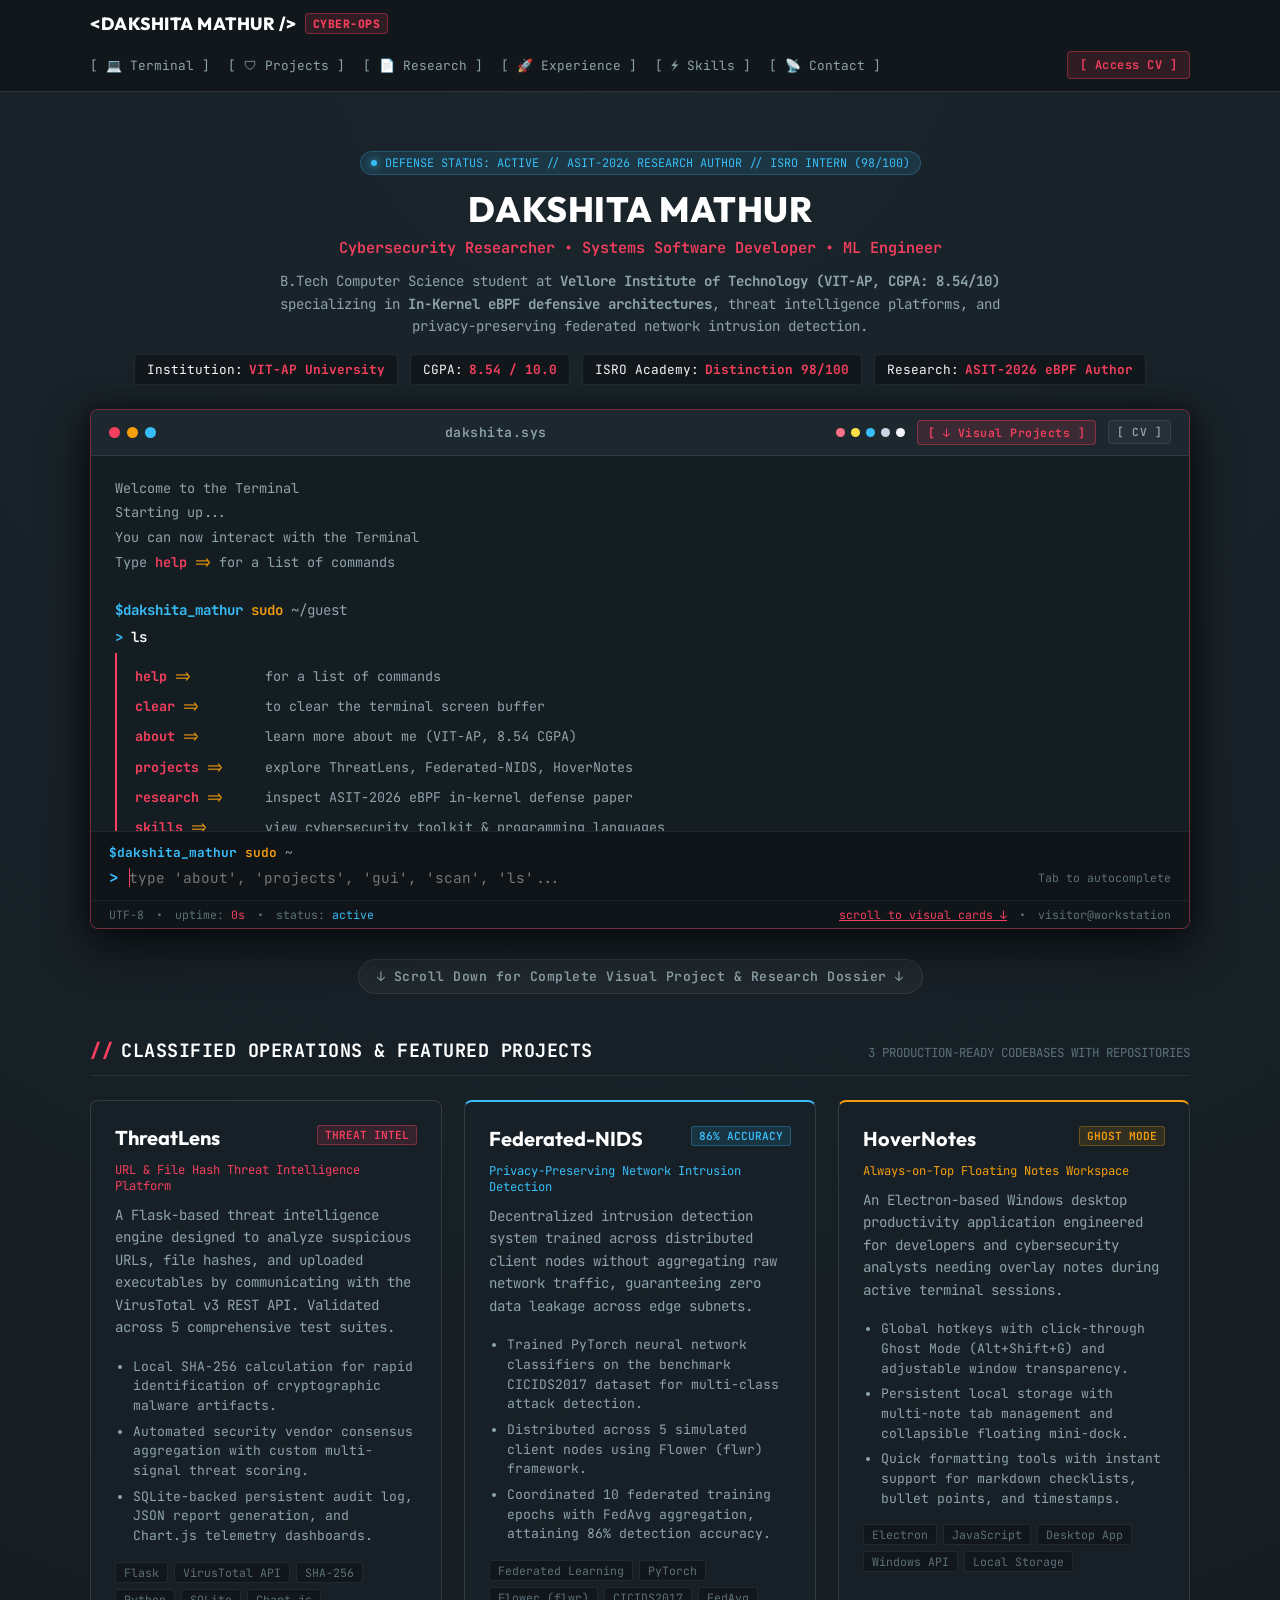
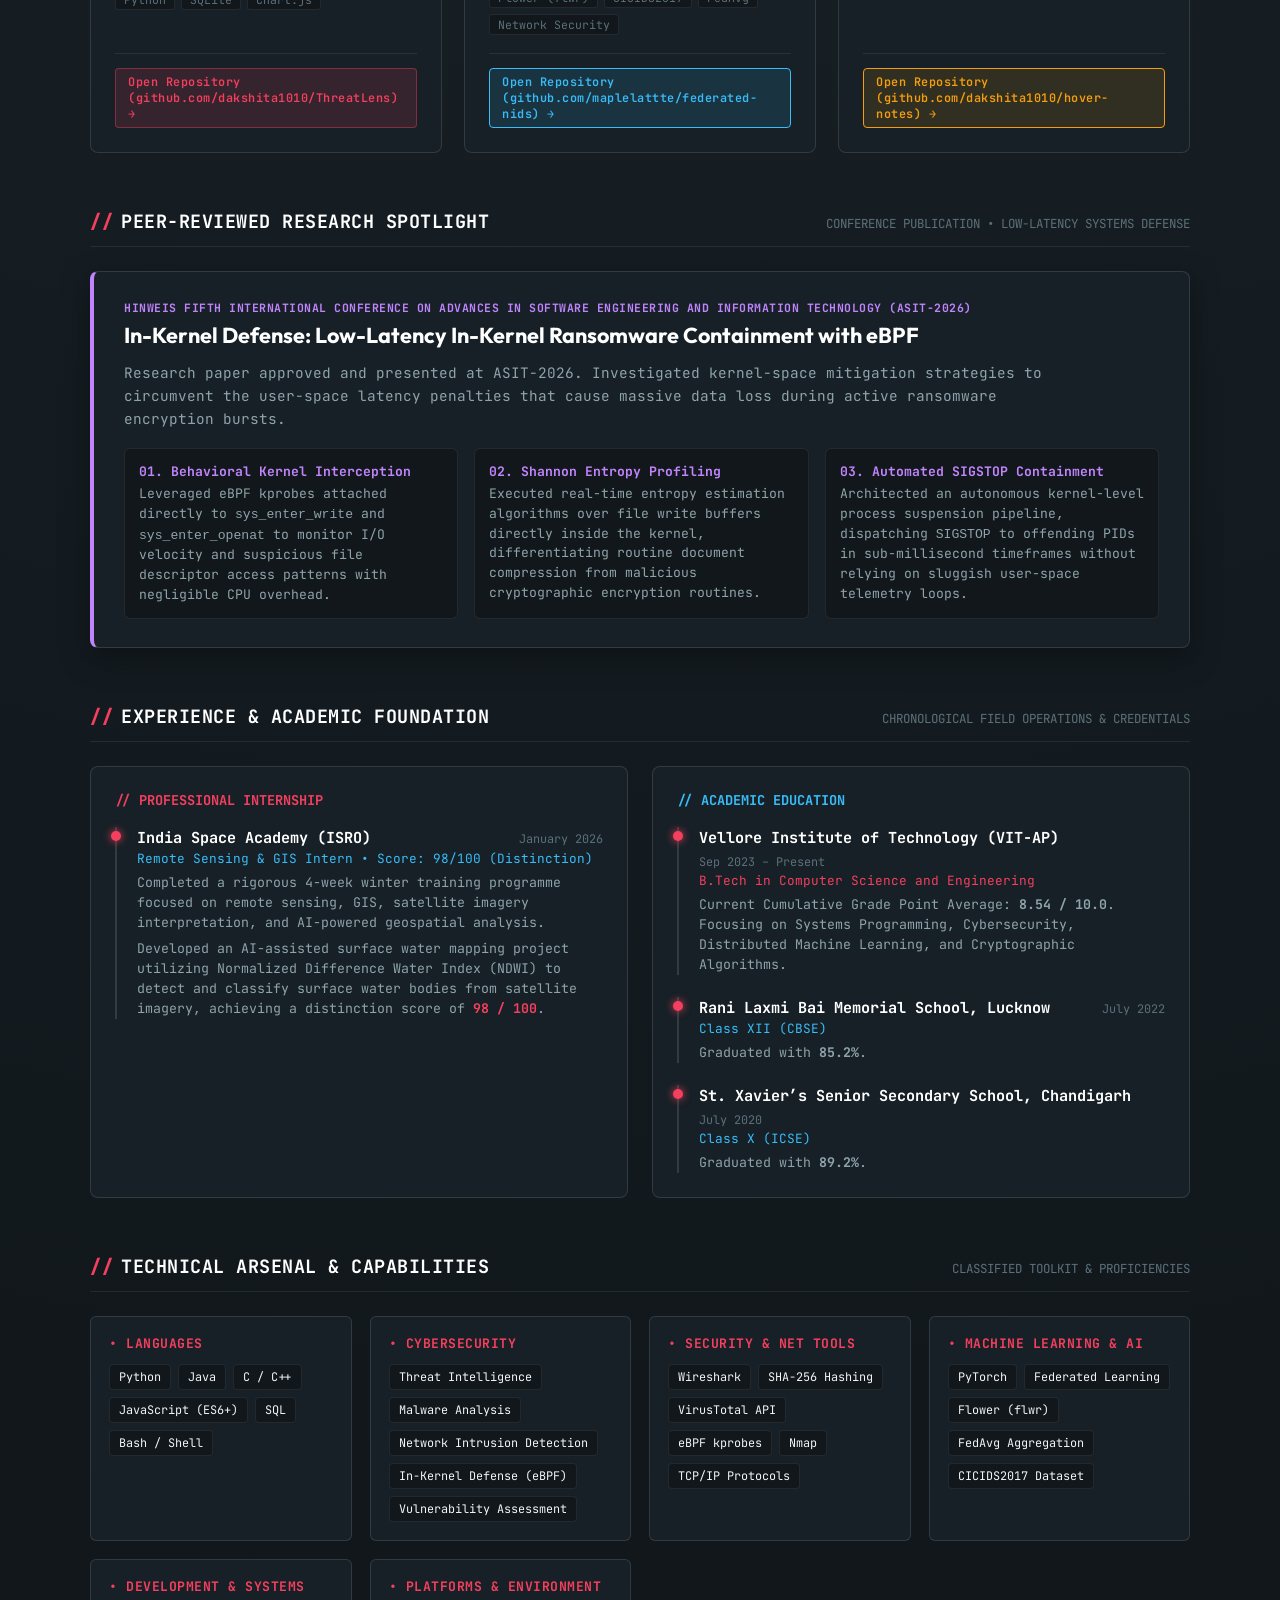
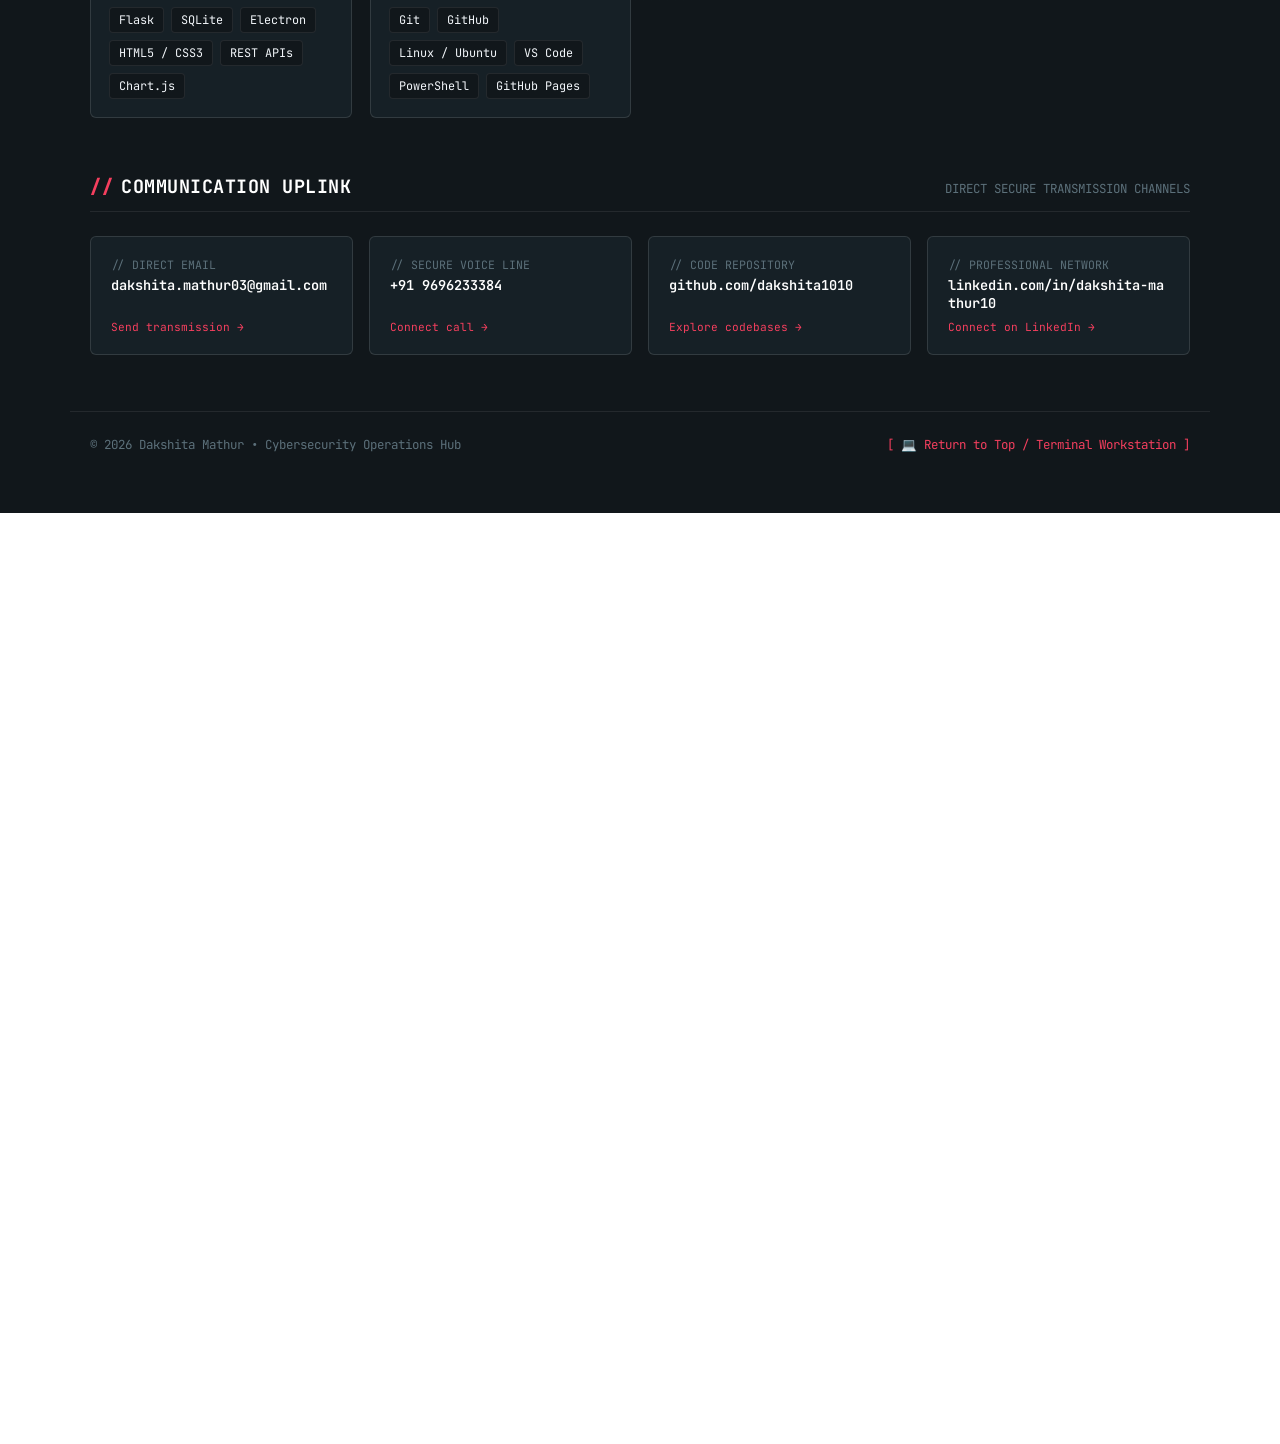
==== commit 23d2c100: "fix: Combine all portfolio sections and terminal into unified single page with natural smooth scroll" ====
--- a/portfolio.html
+++ b/portfolio.html
@@ -2,614 +2,10 @@
 <html lang="en">
 <head>
   <meta charset="UTF-8" />
-  <meta name="viewport" content="width=device-width, initial-scale=1.0" />
-  <title>Dakshita Mathur | Cybersecurity Portfolio &amp; Engineering Dossier</title>
-  <meta name="description" content="Cybersecurity portfolio of Dakshita Mathur: In-Kernel eBPF Defense author (ASIT-2026), ThreatLens architect, and Federated Learning NIDS researcher. VIT-AP CSE (CGPA: 8.54/10)." />
-  <meta name="theme-color" content="#11171b" />
-
-  <!-- Google Fonts: JetBrains Mono & Outfit -->
-  <link rel="preconnect" href="https://fonts.googleapis.com" />
-  <link rel="preconnect" href="https://fonts.gstatic.com" crossorigin />
-  <link href="https://fonts.googleapis.com/css2?family=JetBrains+Mono:wght@400;500;600;700;800&family=Outfit:wght@400;500;600;700;800&display=swap" rel="stylesheet" />
-
-  <!-- Stylesheets -->
-  <link rel="stylesheet" href="css/cyber-theme.css" />
-  <link rel="stylesheet" href="css/components.css" />
-  <link rel="stylesheet" href="css/portfolio.css" />
+  <meta http-equiv="refresh" content="0; url=index.html" />
+  <title>Redirecting to Dakshita Mathur Portfolio...</title>
 </head>
-<body class="portfolio-body">
-
-  <!-- =========================================================================
-       1. STICKY TOP NAVBAR
-       ========================================================================= -->
-  <nav class="port-navbar">
-    <div class="port-nav-container">
-      <div class="port-logo-group">
-        <a href="portfolio.html" class="port-brand-title">
-          <span>&lt;DAKSHITA MATHUR /&gt;</span>
-          <span class="tag">SEC-OPS</span>
-        </a>
-        <a href="index.html" class="cyber-btn" style="padding:4px 10px; font-size:0.75rem;">
-          [ &larr; Return to Terminal ]
-        </a>
-      </div>
-
-      <ul class="port-nav-links">
-        <li><a href="#projects">Projects</a></li>
-        <li><a href="#research">Research</a></li>
-        <li><a href="#experience">Experience</a></li>
-        <li><a href="#skills">Skills</a></li>
-        <li><a href="#contact">Contact</a></li>
-      </ul>
-
-      <div class="port-nav-actions">
-        <button class="cyber-btn trigger-resume-modal" style="padding:5px 12px; font-size:0.75rem;">
-          [ Access CV ]
-        </button>
-      </div>
-    </div>
-  </nav>
-
-  <!-- =========================================================================
-       2. MAIN CONTENT CONTAINER
-       ========================================================================= -->
-  <main class="port-main">
-
-    <!-- HERO SECTION -->
-    <section class="port-hero">
-      <div class="hero-status-pill">
-        <span class="pulse-dot"></span>
-        <span>DEFENSE STATUS: ACTIVE // ASIT-2026 RESEARCH AUTHOR</span>
-      </div>
-
-      <h1 class="hero-name">DAKSHITA MATHUR</h1>
-      <div class="hero-subtitle">Cybersecurity Researcher &bull; Systems Software Developer &bull; ML Engineer</div>
-
-      <p class="hero-summary">
-        B.Tech Computer Science and Engineering student at <strong>Vellore Institute of Technology (VIT-AP)</strong> with hands-on 
-        experience in cybersecurity, systems programming, and applied machine learning. Author of peer-reviewed conference research on 
-        <strong>In-Kernel eBPF Ransomware Containment (ASIT-2026)</strong> and developer of distributed threat intelligence platforms.
-      </p>
-
-      <div class="hero-meta-badges">
-        <div class="meta-badge">
-          <span>Institution:</span>
-          <strong>VIT-AP University</strong>
-        </div>
-        <div class="meta-badge">
-          <span>CGPA:</span>
-          <strong>8.54 / 10.0</strong>
-        </div>
-        <div class="meta-badge">
-          <span>ISRO Space Academy:</span>
-          <strong>Distinction 98/100</strong>
-        </div>
-        <div class="meta-badge">
-          <span>Focus:</span>
-          <strong>eBPF &bull; Threat Intelligence &bull; Federated Learning</strong>
-        </div>
-      </div>
-
-      <div class="hero-cta-row">
-        <a href="index.html" class="cyber-btn" style="font-size:0.82rem; padding:8px 16px;">
-          [ &#128187; Launch Terminal Mode ]
-        </a>
-        <button class="cyber-btn cyber-btn-outline trigger-resume-modal" style="font-size:0.82rem; padding:8px 16px;">
-          [ &#128196; View Resume Dossier ]
-        </button>
-        <a href="https://github.com/dakshita1010" target="_blank" rel="noopener noreferrer" class="cyber-btn cyber-btn-outline" style="font-size:0.82rem; padding:8px 16px;">
-          [ GitHub Profile &rarr; ]
-        </a>
-        <a href="https://linkedin.com/in/dakshita-mathur10" target="_blank" rel="noopener noreferrer" class="cyber-btn cyber-btn-outline" style="font-size:0.82rem; padding:8px 16px;">
-          [ LinkedIn &rarr; ]
-        </a>
-      </div>
-    </section>
-
-    <!-- CLASSIFIED OPERATIONS / PROJECTS -->
-    <section class="port-section" id="projects">
-      <div class="port-section-header">
-        <h2 class="port-section-title">CLASSIFIED OPERATIONS &amp; FEATURED PROJECTS</h2>
-        <span class="port-section-subtitle">3 PRODUCTION-READY CODEBASES WITH REPOSITORIES</span>
-      </div>
-
-      <div class="projects-grid">
-        <!-- 1. ThreatLens -->
-        <article class="project-card">
-          <div>
-            <div class="project-top">
-              <h3 class="project-title">ThreatLens</h3>
-              <span class="project-badge badge-red">THREAT INTEL</span>
-            </div>
-            <div style="font-family:var(--font-mono); font-size:0.76rem; color:var(--accent-red); margin-bottom:10px;">
-              URL &amp; File Hash Threat Intelligence Platform
-            </div>
-            <p class="project-desc">
-              A Flask-based threat intelligence engine designed to analyze suspicious URLs, file hashes, and uploaded executables 
-              by communicating with the VirusTotal v3 REST API. Validated across 5 comprehensive test suites.
-            </p>
-            <ul class="project-bullets">
-              <li>Local SHA-256 calculation for rapid identification of cryptographic malware artifacts.</li>
-              <li>Automated security vendor consensus aggregation with custom multi-signal threat scoring.</li>
-              <li>SQLite-backed persistent audit log, JSON report generation, and Chart.js telemetry dashboards.</li>
-            </ul>
-            <div class="project-tags">
-              <span class="project-tag">Flask</span>
-              <span class="project-tag">VirusTotal API</span>
-              <span class="project-tag">SHA-256</span>
-              <span class="project-tag">Python</span>
-              <span class="project-tag">SQLite</span>
-              <span class="project-tag">Chart.js</span>
-            </div>
-          </div>
-          <div class="project-links">
-            <a href="https://github.com/dakshita1010/ThreatLens" target="_blank" rel="noopener noreferrer" class="cyber-btn">
-              Open Repository (github.com/dakshita1010/ThreatLens) &rarr;
-            </a>
-          </div>
-        </article>
-
-        <!-- 2. Federated-NIDS -->
-        <article class="project-card" style="border-top:2px solid var(--accent-cyan);">
-          <div>
-            <div class="project-top">
-              <h3 class="project-title">Federated-NIDS</h3>
-              <span class="project-badge badge-cyan">86% ACCURACY</span>
-            </div>
-            <div style="font-family:var(--font-mono); font-size:0.76rem; color:var(--accent-cyan); margin-bottom:10px;">
-              Privacy-Preserving Network Intrusion Detection
-            </div>
-            <p class="project-desc">
-              Decentralized intrusion detection system trained across distributed client nodes without aggregating raw network traffic, 
-              guaranteeing zero data leakage across edge subnets.
-            </p>
-            <ul class="project-bullets">
-              <li>Trained PyTorch neural network classifiers on the benchmark CICIDS2017 dataset for multi-class attack detection.</li>
-              <li>Distributed across 5 simulated client nodes using Flower (flwr) framework.</li>
-              <li>Coordinated 10 federated training epochs with FedAvg aggregation, attaining 86% detection accuracy.</li>
-            </ul>
-            <div class="project-tags">
-              <span class="project-tag">Federated Learning</span>
-              <span class="project-tag">PyTorch</span>
-              <span class="project-tag">Flower (flwr)</span>
-              <span class="project-tag">CICIDS2017</span>
-              <span class="project-tag">FedAvg</span>
-              <span class="project-tag">Network Security</span>
-            </div>
-          </div>
-          <div class="project-links">
-            <a href="https://github.com/maplelattte/federated-nids" target="_blank" rel="noopener noreferrer" class="cyber-btn" style="border-color:var(--accent-cyan); color:var(--accent-cyan); background:var(--accent-cyan-dim);">
-              Open Repository (github.com/maplelattte/federated-nids) &rarr;
-            </a>
-          </div>
-        </article>
-
-        <!-- 3. HoverNotes -->
-        <article class="project-card" style="border-top:2px solid var(--accent-amber);">
-          <div>
-            <div class="project-top">
-              <h3 class="project-title">HoverNotes</h3>
-              <span class="project-badge badge-amber">GHOST MODE</span>
-            </div>
-            <div style="font-family:var(--font-mono); font-size:0.76rem; color:var(--accent-amber); margin-bottom:10px;">
-              Always-on-Top Floating Notes Workspace
-            </div>
-            <p class="project-desc">
-              An Electron-based Windows desktop productivity application engineered for developers and cybersecurity analysts 
-              needing overlay notes during active terminal sessions.
-            </p>
-            <ul class="project-bullets">
-              <li>Global hotkeys with click-through Ghost Mode (Alt+Shift+G) and adjustable window transparency.</li>
-              <li>Persistent local storage with multi-note tab management and collapsible floating mini-dock.</li>
-              <li>Quick formatting tools with instant support for markdown checklists, bullet points, and timestamps.</li>
-            </ul>
-            <div class="project-tags">
-              <span class="project-tag">Electron</span>
-              <span class="project-tag">JavaScript</span>
-              <span class="project-tag">Desktop App</span>
-              <span class="project-tag">Windows API</span>
-              <span class="project-tag">Local Storage</span>
-            </div>
-          </div>
-          <div class="project-links">
-            <a href="https://github.com/dakshita1010/hover-notes" target="_blank" rel="noopener noreferrer" class="cyber-btn" style="border-color:var(--accent-amber); color:var(--accent-amber); background:rgba(245,158,11,0.12);">
-              Open Repository (github.com/dakshita1010/hover-notes) &rarr;
-            </a>
-          </div>
-        </article>
-      </div>
-    </section>
-
-    <!-- RESEARCH SPOTLIGHT -->
-    <section class="port-section" id="research">
-      <div class="port-section-header">
-        <h2 class="port-section-title">PEER-REVIEWED RESEARCH SPOTLIGHT</h2>
-        <span class="port-section-subtitle">CONFERENCE PUBLICATION &bull; LOW-LATENCY SYSTEMS DEFENSE</span>
-      </div>
-
-      <div class="research-card">
-        <div class="research-conf-badge">
-          HINWEIS FIFTH INTERNATIONAL CONFERENCE ON ADVANCES IN SOFTWARE ENGINEERING AND INFORMATION TECHNOLOGY (ASIT-2026)
-        </div>
-        <h3 class="research-paper-title">
-          In-Kernel Defense: Low-Latency In-Kernel Ransomware Containment with eBPF
-        </h3>
-        <p style="color:var(--text-muted); font-size:0.9rem; line-height:1.6; max-width:920px;">
-          Research paper approved and presented at ASIT-2026. Investigated kernel-space mitigation strategies to circumvent 
-          the user-space latency penalties that cause massive data loss during active ransomware encryption bursts.
-        </p>
-
-        <div class="research-grid-points">
-          <div class="research-point-box">
-            <strong>01. Behavioral Kernel Interception</strong>
-            <p>
-              Leveraged eBPF kprobes attached directly to <code>sys_enter_write</code> and <code>sys_enter_openat</code> to monitor I/O 
-              velocity and suspicious file descriptor access patterns with negligible CPU overhead.
-            </p>
-          </div>
-          <div class="research-point-box">
-            <strong>02. Shannon Entropy Profiling</strong>
-            <p>
-              Executed real-time entropy estimation algorithms over file write buffers directly inside the kernel, differentiating 
-              routine document compression from malicious cryptographic encryption routines.
-            </p>
-          </div>
-          <div class="research-point-box">
-            <strong>03. Automated SIGSTOP Containment</strong>
-            <p>
-              Architected an autonomous kernel-level process suspension pipeline, dispatching <code>SIGSTOP</code> to offending PIDs 
-              in sub-millisecond timeframes without relying on sluggish user-space telemetry loops.
-            </p>
-          </div>
-        </div>
-      </div>
-    </section>
-
-    <!-- EXPERIENCE & EDUCATION -->
-    <section class="port-section" id="experience">
-      <div class="port-section-header">
-        <h2 class="port-section-title">EXPERIENCE &amp; ACADEMIC FOUNDATION</h2>
-        <span class="port-section-subtitle">CHRONOLOGICAL FIELD OPERATIONS &amp; CREDENTIALS</span>
-      </div>
-
-      <div class="exp-edu-grid">
-        <!-- Experience Column -->
-        <div class="timeline-card">
-          <div style="font-family:var(--font-mono); font-size:0.85rem; font-weight:700; color:var(--accent-red); margin-bottom:18px;">
-            // PROFESSIONAL INTERNSHIP
-          </div>
-
-          <div class="timeline-item">
-            <div class="timeline-header-row">
-              <span class="timeline-org">India Space Academy (ISRO)</span>
-              <span class="timeline-date">January 2026</span>
-            </div>
-            <div class="timeline-role">Remote Sensing &amp; GIS Intern &bull; Score: 98/100 (Distinction)</div>
-            <div class="timeline-desc">
-              <p style="margin-bottom:6px;">
-                Completed a rigorous 4-week winter training programme focused on remote sensing, GIS, satellite imagery interpretation, 
-                and AI-powered geospatial analysis.
-              </p>
-              <p>
-                Developed an AI-assisted surface water mapping project utilizing Normalized Difference Water Index (NDWI) 
-                to detect and classify surface water bodies from satellite imagery, achieving a distinction score of 
-                <strong style="color:var(--accent-red);">98 / 100</strong>.
-              </p>
-            </div>
-          </div>
-        </div>
-
-        <!-- Education Column -->
-        <div class="timeline-card">
-          <div style="font-family:var(--font-mono); font-size:0.85rem; font-weight:700; color:var(--accent-cyan); margin-bottom:18px;">
-            // ACADEMIC EDUCATION
-          </div>
-
-          <div class="timeline-item">
-            <div class="timeline-header-row">
-              <span class="timeline-org">Vellore Institute of Technology (VIT-AP)</span>
-              <span class="timeline-date">Sep 2023 – Present</span>
-            </div>
-            <div class="timeline-role" style="color:var(--accent-red);">B.Tech in Computer Science and Engineering</div>
-            <div class="timeline-desc">
-              Current Cumulative Grade Point Average: <strong>8.54 / 10.0</strong>.<br>
-              Focusing on Systems Programming, Cybersecurity, Distributed Machine Learning, and Cryptographic Algorithms.
-            </div>
-          </div>
-
-          <div class="timeline-item">
-            <div class="timeline-header-row">
-              <span class="timeline-org">Rani Laxmi Bai Memorial School, Lucknow</span>
-              <span class="timeline-date">July 2022</span>
-            </div>
-            <div class="timeline-role">Class XII (CBSE)</div>
-            <div class="timeline-desc">Graduated with <strong>85.2%</strong>.</div>
-          </div>
-
-          <div class="timeline-item">
-            <div class="timeline-header-row">
-              <span class="timeline-org">St. Xavier’s Senior Secondary School, Chandigarh</span>
-              <span class="timeline-date">July 2020</span>
-            </div>
-            <div class="timeline-role">Class X (ICSE)</div>
-            <div class="timeline-desc">Graduated with <strong>89.2%</strong>.</div>
-          </div>
-        </div>
-      </div>
-    </section>
-
-    <!-- TECHNICAL ARSENAL / SKILLS -->
-    <section class="port-section" id="skills">
-      <div class="port-section-header">
-        <h2 class="port-section-title">TECHNICAL ARSENAL &amp; CAPABILITIES</h2>
-        <span class="port-section-subtitle">CLASSIFIED TOOLKIT &amp; PROFICIENCIES</span>
-      </div>
-
-      <div class="skills-matrix">
-        <div class="skill-category-card">
-          <div class="skill-category-title">&bull; Languages</div>
-          <div class="skill-pills-wrap">
-            <span class="skill-pill">Python</span>
-            <span class="skill-pill">Java</span>
-            <span class="skill-pill">C / C++</span>
-            <span class="skill-pill">JavaScript (ES6+)</span>
-            <span class="skill-pill">SQL</span>
-            <span class="skill-pill">Bash / Shell</span>
-          </div>
-        </div>
-
-        <div class="skill-category-card">
-          <div class="skill-category-title">&bull; Cybersecurity</div>
-          <div class="skill-pills-wrap">
-            <span class="skill-pill">Threat Intelligence</span>
-            <span class="skill-pill">Malware Analysis</span>
-            <span class="skill-pill">Network Intrusion Detection</span>
-            <span class="skill-pill">In-Kernel Defense (eBPF)</span>
-            <span class="skill-pill">Vulnerability Assessment</span>
-          </div>
-        </div>
-
-        <div class="skill-category-card">
-          <div class="skill-category-title">&bull; Security &amp; Net Tools</div>
-          <div class="skill-pills-wrap">
-            <span class="skill-pill">Wireshark</span>
-            <span class="skill-pill">SHA-256 Hashing</span>
-            <span class="skill-pill">VirusTotal API</span>
-            <span class="skill-pill">eBPF kprobes</span>
-            <span class="skill-pill">Nmap</span>
-            <span class="skill-pill">TCP/IP Protocols</span>
-          </div>
-        </div>
-
-        <div class="skill-category-card">
-          <div class="skill-category-title">&bull; Machine Learning &amp; AI</div>
-          <div class="skill-pills-wrap">
-            <span class="skill-pill">PyTorch</span>
-            <span class="skill-pill">Federated Learning</span>
-            <span class="skill-pill">Flower (flwr)</span>
-            <span class="skill-pill">FedAvg Aggregation</span>
-            <span class="skill-pill">CICIDS2017 Dataset</span>
-          </div>
-        </div>
-
-        <div class="skill-category-card">
-          <div class="skill-category-title">&bull; Development &amp; Systems</div>
-          <div class="skill-pills-wrap">
-            <span class="skill-pill">Flask</span>
-            <span class="skill-pill">SQLite</span>
-            <span class="skill-pill">Electron</span>
-            <span class="skill-pill">HTML5 / CSS3</span>
-            <span class="skill-pill">REST APIs</span>
-            <span class="skill-pill">Chart.js</span>
-          </div>
-        </div>
-
-        <div class="skill-category-card">
-          <div class="skill-category-title">&bull; Platforms &amp; Environment</div>
-          <div class="skill-pills-wrap">
-            <span class="skill-pill">Git</span>
-            <span class="skill-pill">GitHub</span>
-            <span class="skill-pill">Linux / Ubuntu</span>
-            <span class="skill-pill">VS Code</span>
-            <span class="skill-pill">PowerShell</span>
-            <span class="skill-pill">GitHub Pages</span>
-          </div>
-        </div>
-      </div>
-    </section>
-
-    <!-- CONTACT UPLINK -->
-    <section class="port-section" id="contact">
-      <div class="port-section-header">
-        <h2 class="port-section-title">COMMUNICATION UPLINK</h2>
-        <span class="port-section-subtitle">DIRECT SECURE TRANSMISSION CHANNELS</span>
-      </div>
-
-      <div class="contact-channels-grid">
-        <a href="mailto:dakshita.mathur03@gmail.com" class="contact-channel-card">
-          <div>
-            <div class="contact-channel-label">// DIRECT EMAIL</div>
-            <div class="contact-channel-val">dakshita.mathur03@gmail.com</div>
-          </div>
-          <div class="contact-channel-hint">Send transmission &rarr;</div>
-        </a>
-
-        <a href="tel:+919696233384" class="contact-channel-card">
-          <div>
-            <div class="contact-channel-label">// SECURE VOICE LINE</div>
-            <div class="contact-channel-val">+91 9696233384</div>
-          </div>
-          <div class="contact-channel-hint">Connect call &rarr;</div>
-        </a>
-
-        <a href="https://github.com/dakshita1010" target="_blank" rel="noopener noreferrer" class="contact-channel-card">
-          <div>
-            <div class="contact-channel-label">// CODE REPOSITORY</div>
-            <div class="contact-channel-val">github.com/dakshita1010</div>
-          </div>
-          <div class="contact-channel-hint">Explore codebases &rarr;</div>
-        </a>
-
-        <a href="https://linkedin.com/in/dakshita-mathur10" target="_blank" rel="noopener noreferrer" class="contact-channel-card">
-          <div>
-            <div class="contact-channel-label">// PROFESSIONAL NETWORK</div>
-            <div class="contact-channel-val">linkedin.com/in/dakshita-mathur10</div>
-          </div>
-          <div class="contact-channel-hint">Connect on LinkedIn &rarr;</div>
-        </a>
-      </div>
-    </section>
-
-  </main>
-
-  <!-- =========================================================================
-       3. PRINTABLE RESUME DOSSIER MODAL
-       ========================================================================= -->
-  <div class="modal-overlay" id="resume-modal" role="dialog" aria-modal="true" aria-label="Resume Dossier">
-    <div class="modal-box">
-      <button class="modal-close-btn" id="close-resume-modal" aria-label="Close modal">&times;</button>
-
-      <div class="resume-modal-header">
-        <div>
-          <h2 class="resume-applicant-name">DAKSHITA MATHUR</h2>
-          <div class="resume-contact-inline">
-            <span>dakshita.mathur03@gmail.com</span>
-            <span>&bull;</span>
-            <span>+91 9696233384</span>
-            <span>&bull;</span>
-            <span>github.com/dakshita1010</span>
-            <span>&bull;</span>
-            <span>linkedin.com/in/dakshita-mathur10</span>
-          </div>
-        </div>
-        <button id="print-resume-btn" class="cyber-btn cyber-btn-sm">
-          Print / PDF
-        </button>
-      </div>
-
-      <!-- Career Objective -->
-      <div class="resume-section-title">// CAREER OBJECTIVE</div>
-      <p style="font-size:0.9rem; color:var(--text-muted); line-height:1.6;">
-        B.Tech Computer Science student at VIT-AP with hands-on experience in cybersecurity, machine learning, software development, 
-        and technical research. Proficient in programming, application development, machine learning frameworks, and Linux-based 
-        environments, with experience applying these skills to practical projects. Seeking opportunities to apply my problem-solving, 
-        technical, and analytical skills while learning, contributing to impactful projects, and growing across diverse technology roles.
-      </p>
-
-      <!-- Education -->
-      <div class="resume-section-title">// EDUCATION</div>
-      <div class="resume-item-block">
-        <div class="resume-item-top">
-          <span>Vellore Institute of Technology, AP</span>
-          <span>September 2023 – Present</span>
-        </div>
-        <div class="resume-item-sub">Bachelor of Technology, Computer Science and Engineering | CGPA: 8.54/10</div>
-      </div>
-      <div class="resume-item-block">
-        <div class="resume-item-top">
-          <span>Rani Laxmi Bai Memorial School, Lucknow</span>
-          <span>July 2022</span>
-        </div>
-        <div class="resume-item-sub">Class XII, CBSE | 85.2%</div>
-      </div>
-      <div class="resume-item-block">
-        <div class="resume-item-top">
-          <span>St. Xavier’s Senior Secondary School, Chandigarh</span>
-          <span>July 2020</span>
-        </div>
-        <div class="resume-item-sub">Class X, ICSE | 89.2%</div>
-      </div>
-
-      <!-- Experience -->
-      <div class="resume-section-title">// EXPERIENCE</div>
-      <div class="resume-item-block">
-        <div class="resume-item-top">
-          <span>Remote Sensing & GIS Intern – India Space Academy (ISRO)</span>
-          <span>January 2026</span>
-        </div>
-        <div class="resume-item-sub">Winter Training Programme: Remote Sensing & GIS – Basics to AI-Powered Geospatial Analysis</div>
-        <ul class="resume-item-bullets">
-          <li>Completed a 4-week training programme focused on remote sensing, GIS, satellite imagery, and AI-powered geospatial analysis.</li>
-          <li>Developed an AI-assisted surface water mapping project using NDWI to detect and classify surface water bodies from satellite imagery, scoring 98/100 in the final project evaluation.</li>
-        </ul>
-      </div>
-
-      <!-- Research & Publications -->
-      <div class="resume-section-title">// RESEARCH & PUBLICATIONS</div>
-      <div class="resume-item-block">
-        <div class="resume-item-top">
-          <span>In-Kernel Defense: Low-Latency In-Kernel Ransomware Containment with eBPF</span>
-          <span>September 2026</span>
-        </div>
-        <div class="resume-item-sub">Hinweis Fifth International Conference on Advances in Software Engineering and Information Technology (ASIT-2026)</div>
-        <ul class="resume-item-bullets">
-          <li>Research paper approved and presented at the ASIT-2026 conference.</li>
-          <li>Proposed an eBPF-based ransomware containment framework using kernel-level behavioral monitoring, entropy analysis, and multi-signal risk scoring for early threat detection.</li>
-          <li>Designed an automated response mechanism to suspend suspicious processes, enabling low-latency ransomware containment with reduced reliance on user-space monitoring.</li>
-        </ul>
-      </div>
-
-      <!-- Projects -->
-      <div class="resume-section-title">// PROJECTS</div>
-      <div class="resume-item-block">
-        <div class="resume-item-top">
-          <span>ThreatLens – URL & File Hash Threat Intelligence Platform</span>
-          <span><a href="https://github.com/dakshita1010/ThreatLens" target="_blank" style="color:var(--accent-red);">GitHub</a></span>
-        </div>
-        <ul class="resume-item-bullets">
-          <li>Built a Flask-based threat intelligence platform using the VirusTotal API to analyze URLs, file hashes, and local files, with successful end-to-end testing across 5 test cases.</li>
-          <li>Implemented local SHA-256 hashing, automated security-vendor detection analysis, custom risk scoring, and risk-level classification.</li>
-          <li>Added SQLite-backed scan history, JSON report generation, and a Chart.js dashboard for security-result visualization and reporting.</li>
-        </ul>
-      </div>
-      <div class="resume-item-block">
-        <div class="resume-item-top">
-          <span>Federated-NIDS – Privacy-Preserving Network Intrusion Detection System</span>
-          <span><a href="https://github.com/maplelattte/federated-nids" target="_blank" style="color:var(--accent-red);">GitHub</a></span>
-        </div>
-        <ul class="resume-item-bullets">
-          <li>Built a privacy-preserving NIDS using Federated Learning, training models across distributed clients without centralizing raw network traffic, achieving 86% detection accuracy.</li>
-          <li>Trained PyTorch neural-network classifiers on the CICIDS2017 dataset for multi-class detection across 5 client nodes.</li>
-          <li>Simulated multi-client federated environment using Flower (flwr), coordinating 10 training rounds using FedAvg aggregation.</li>
-        </ul>
-      </div>
-      <div class="resume-item-block">
-        <div class="resume-item-top">
-          <span>HoverNotes – Always-on-Top Desktop Notes Application</span>
-          <span><a href="https://github.com/dakshita1010/hover-notes" target="_blank" style="color:var(--accent-red);">GitHub</a></span>
-        </div>
-        <ul class="resume-item-bullets">
-          <li>Developed an Electron-based Windows desktop application with global hotkeys, click-through ghost mode (Alt+Shift+G), adjustable transparency, and multi-note tab management.</li>
-          <li>Implemented persistent local storage, a collapsible mini-dock, and a quick editor supporting checklists, bullet notes, and timestamps.</li>
-        </ul>
-      </div>
-
-      <!-- Technical Skills -->
-      <div class="resume-section-title">// TECHNICAL SKILLS</div>
-      <div style="font-family:var(--font-mono); font-size:0.85rem; color:var(--text-muted); line-height:1.7;">
-        <div><strong style="color:var(--accent-red);">Languages:</strong> Java, Python, C/C++</div>
-        <div><strong style="color:var(--accent-red);">Cybersecurity:</strong> Network Security, Threat Intelligence, Malware Analysis, Intrusion Detection</div>
-        <div><strong style="color:var(--accent-red);">Security / Networking:</strong> Wireshark, SHA-256, VirusTotal, eBPF</div>
-        <div><strong style="color:var(--accent-red);">Machine Learning:</strong> PyTorch, Federated Learning, Flower (flwr)</div>
-        <div><strong style="color:var(--accent-red);">Development:</strong> Flask, SQLite, HTML5, CSS3, JavaScript, Electron</div>
-        <div><strong style="color:var(--accent-red);">Tools & Platforms:</strong> Git, GitHub, Linux Environments, REST APIs, JSON</div>
-      </div>
-    </div>
-  </div>
-
-  <!-- =========================================================================
-       4. FOOTER
-       ========================================================================= -->
-  <footer class="port-footer">
-    <div>
-      <span>&copy; 2026 Dakshita Mathur &bull; Cybersecurity Operations Hub</span>
-    </div>
-    <div>
-      <a href="index.html">[ &#128187; Switch to Terminal Workstation (index.html) ]</a>
-    </div>
-  </footer>
-
-  <!-- Scripts -->
-  <script src="js/main.js"></script>
+<body style="background:#11171b; color:#fff; font-family:sans-serif; text-align:center; padding-top:60px;">
+  <p>Redirecting to unified portfolio at <a href="index.html" style="color:#f43f5e; text-decoration:underline;">index.html</a>...</p>
 </body>
 </html>
